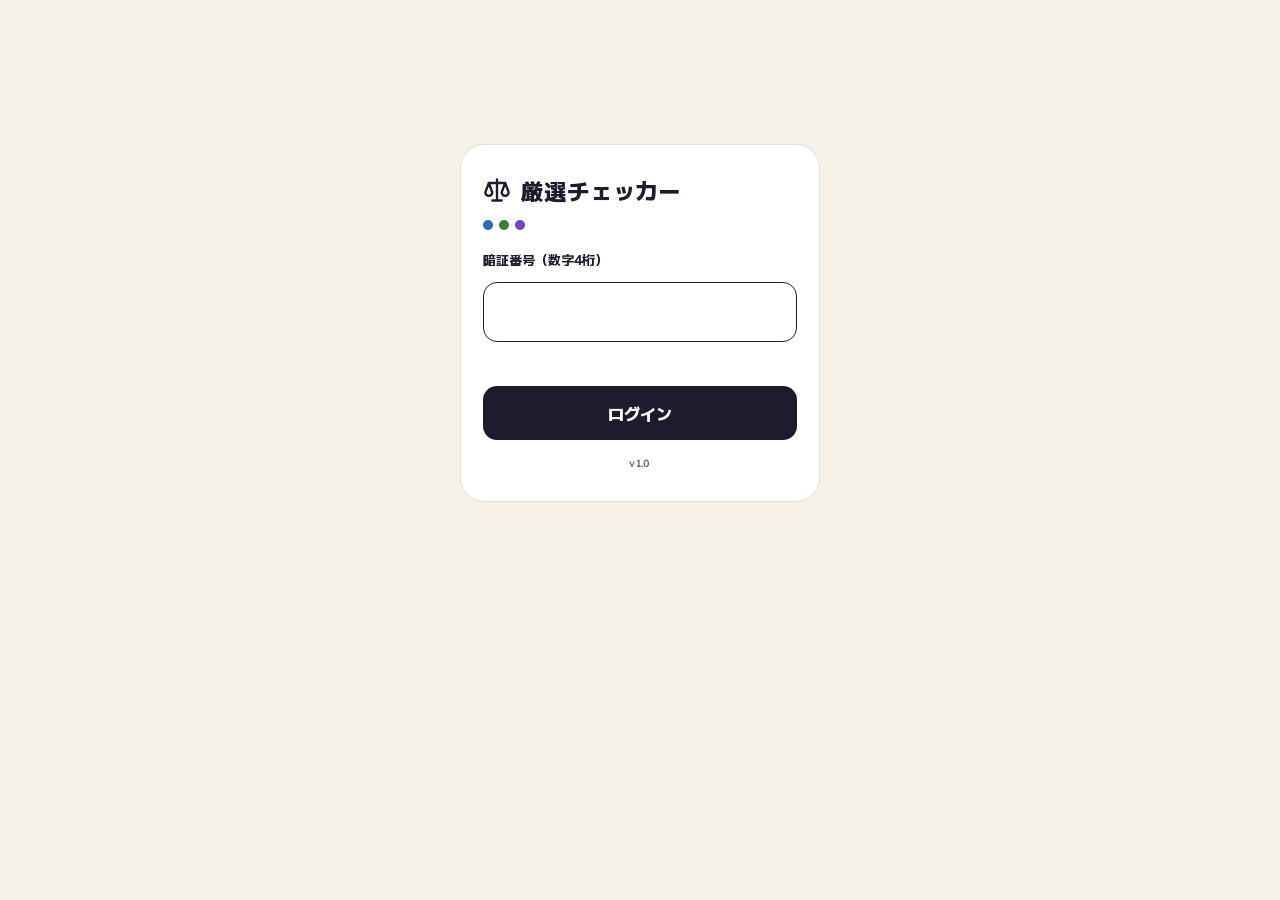
==== checker/index.html @ 46e6ffc6 "v1.4: 育成から厳選チェッカーを開くカードを足し、両アプリのヘッダーを整理する - 結果の下に「厳選チェッカーで見る」（../checker/?mon=）。未選択・チェッカーにないポケモンは押せな" ====
<!DOCTYPE html>
<html lang="ja" class="locked">
<head>
<meta charset="utf-8">
<meta name="viewport" content="width=device-width, initial-scale=1, viewport-fit=cover">
<title>厳選チェッカー</title>
<!-- 表示テーマ（自動・ライト・ダーク）は描画の前に当てて、ちらつかないようにする。 -->
<script>try{const t=JSON.parse(localStorage.getItem('cktheme'));if(t==='light'||t==='dark')document.documentElement.dataset.theme=t;}catch(e){}</script>
<link rel="preconnect" href="https://fonts.googleapis.com">
<link rel="preconnect" href="https://fonts.gstatic.com" crossorigin>
<link href="https://fonts.googleapis.com/css2?family=Lexend:wght@500;600;700&family=M+PLUS+2:wght@400;500;700;800&display=swap" rel="stylesheet">
<link rel="stylesheet" href="../css/style.css">
<link rel="stylesheet" href="css/theme.css">
</head>
<body>
<form class="login" id="login" autocomplete="on">
  <h1><svg width="28" height="28" viewBox="0 0 24 24" fill="none" stroke="currentColor" stroke-width="2" stroke-linecap="round" stroke-linejoin="round" aria-hidden="true"><path d="M12 3v18M8 21h8M5 6h14M5 6l-3 8a3 3 0 0 0 6 0zM19 6l-3 8a3 3 0 0 0 6 0z"/></svg>厳選チェッカー</h1>
  <div class="dots" aria-hidden="true"><i class="d-berry"></i><i class="d-ingredient"></i><i class="d-skill"></i></div>
  <label for="loginPw">暗証番号（数字4桁）</label>
  <input type="password" id="loginPw" name="password" autocomplete="current-password" inputmode="numeric" pattern="[0-9]{4}" maxlength="4" required>
  <p class="loginmsg" id="loginMsg" role="status"></p>
  <button type="submit">ログイン</button>
  <p class="ver">v1.0</p>
</form>

<div class="appbar">
  <div class="appbar-in">
    <span class="brand"><svg width="22" height="22" viewBox="0 0 24 24" fill="none" stroke="currentColor" stroke-width="2" stroke-linecap="round" stroke-linejoin="round" aria-hidden="true"><path d="M12 3v18M8 21h8M5 6h14M5 6l-3 8a3 3 0 0 0 6 0zM19 6l-3 8a3 3 0 0 0 6 0z"/></svg>厳選チェッカー</span>
    <div class="appbar-act">
      <a class="icon" href="../exp/" aria-label="育成日数シミュレーターを開く" title="育成日数シミュレーター"><svg width="20" height="20" viewBox="0 0 24 24" fill="none" stroke="currentColor" stroke-width="2" stroke-linecap="round" stroke-linejoin="round" aria-hidden="true"><rect x="3" y="5" width="18" height="16" rx="3"/><path d="M8 3v4M16 3v4M3 10h18M9 17l2-2 2 1 3-3"/></svg></a>
      <button type="button" class="icon" id="logBtn" aria-haspopup="dialog" aria-label="記録を開く"><svg width="20" height="20" viewBox="0 0 24 24" fill="none" stroke="currentColor" stroke-width="2" stroke-linecap="round" stroke-linejoin="round" aria-hidden="true"><path d="M6 3h12v18l-6-4-6 4z"/></svg><span class="badge" id="logCount" hidden></span></button>
      <button type="button" class="icon" id="themeBtn"></button>
    </div>
  </div>
</div>

<nav class="tabs" aria-label="タイプ">
  <div class="tabs-in">
    <div class="tablist" role="tablist" id="tabs"></div>
    <button type="button" class="search" id="searchBtn" aria-haspopup="dialog" aria-label="3タイプからポケモンを名前で探す"><svg width="20" height="20" viewBox="0 0 24 24" fill="none" stroke="currentColor" stroke-width="2.2" stroke-linecap="round" aria-hidden="true"><circle cx="11" cy="11" r="7"/><path d="M20 20l-4-4"/></svg></button>
  </div>
</nav>

<main>
  <div class="col-in">
    <section class="mon">
      <button class="monbtn" id="monBtn" aria-haspopup="dialog"></button>
      <div class="facts" id="facts"></div>
      <div id="monInfo"></div>
      <!-- 育成日数シミュレーターへ。このポケモン・性格のEXP補正・評価のレベル（70まで）を引き継いで開く。 -->
      <a class="toexp" id="toExp" href="../exp/"><svg width="20" height="20" viewBox="0 0 24 24" fill="none" stroke="currentColor" stroke-width="2" stroke-linecap="round" stroke-linejoin="round" aria-hidden="true"><rect x="3" y="5" width="18" height="16" rx="3"/><path d="M8 3v4M16 3v4M3 10h18M9 17l2-2 2 1 3-3"/></svg><span><b>育成日数を見る</b><small id="toExpSub"></small></span><svg width="14" height="14" viewBox="0 0 24 24" fill="none" stroke="currentColor" stroke-width="2.4" stroke-linecap="round" stroke-linejoin="round" aria-hidden="true"><path d="M9 6l6 6-6 6"/></svg></a>
    </section>

    <section id="arrSec">
      <div class="sec-head"><h2>食材配列</h2><span class="hint">狙い食材を選ぶ</span></div>
      <div class="slot tgt-row"><span>狙い</span><div class="chips" id="target"></div></div>
      <div id="arr"></div>
    </section>

    <section>
      <div class="sec-head">
        <h2>サブスキル</h2>
        <span class="subcount" id="subCount"></span>
      </div>
      <div class="subslots" id="slots"></div>
    </section>

    <section>
      <div class="sec-head"><h2>性格</h2></div>
      <button class="natbtn" id="natBtn" aria-haspopup="dialog"></button>
      <button class="reset" id="reset" type="button">サブスキル・性格を消す</button>
    </section>
  </div>

  <div class="col-out">
    <!-- 結果を変える条件は、結果のすぐ上に置く。よく変えるものだけをここで切り替え、ほかは「詳細」のダイアログで変える。data-for はその要素を出すタイプ（空白区切り）。 -->
    <section class="cnd">
      <div class="sec-head"><h2>条件</h2><button class="more" id="paramBtn" type="button" aria-haspopup="dialog">詳細<svg width="14" height="14" viewBox="0 0 24 24" fill="none" stroke="currentColor" stroke-width="2.4" stroke-linecap="round" stroke-linejoin="round" aria-hidden="true"><path d="M9 6l6 6-6 6"/></svg></button></div>
      <div class="params" id="params">
        <div class="lvrow"><span>レベル</span><div class="lvseg" role="group" aria-label="レベル" id="lvSeg"><button data-v="50" aria-label="Lv.50">50</button><button data-v="60" aria-label="Lv.60">60</button><button data-v="70" aria-label="Lv.70">70</button><button data-v="80" aria-label="Lv.80">80</button></div></div>
        <div class="prow2">
          <div data-for="berry"><span>日中の受け取り</span><div class="seg" role="group" aria-label="日中の受け取り" id="tapSeg"><button data-v="none">なし（いつ育）</button><button data-v="3h">3時間ごと</button></div></div>
          <div data-for="ingredient skill"><span>日中の受け取り</span><div class="seg" role="group" aria-label="日中の受け取り" id="ingTapSeg"><button data-v="always">常にタップ</button><button data-v="3h">3時間ごと</button></div></div>
          <div><span>いいキャンプチケット</span><div class="seg" role="group" aria-label="いいキャンプチケット" id="campSeg"><button data-v="0">なし</button><button data-v="1">あり</button></div></div>
        </div>
        <p class="psum" id="paramSum"></p>
      </div>
    </section>


    <section class="out">
      <small class="o-label" id="hLabel">—</small>
      <b class="o-all" id="hAll">—</b>
      <div class="split" aria-hidden="true"><i id="hSplit"></i></div>
      <div class="o-parts">
        <span><i class="k-day"></i><span id="hDayL">日中</span> <b id="hDay">—</b></span>
        <span><i class="k-night"></i><span id="hNightL">睡眠中</span> <b id="hNight">—</b></span>
      </div>
      <div class="o-team" id="hTeamW" hidden><span id="hTeamL">おてボによるほかの4匹の増加</span><b id="hTeam"></b></div>
      <p class="cond" id="cond"></p>
    </section>

    <!-- レベル別の一覧。閉じているときは一番良いレベルだけを1行で出し、開くと Lv.50〜80 を並べる。行をタップするとそのレベルにする。 -->
    <div class="lvx" id="lvx">
      <button type="button" class="lvx-head" id="lvxHead" aria-expanded="false" aria-controls="lvxBody"><small>レベル別</small><span id="lvxSum">—</span><svg width="18" height="18" viewBox="0 0 24 24" fill="none" stroke="currentColor" stroke-width="2.2" stroke-linecap="round" stroke-linejoin="round" aria-hidden="true"><path d="M6 9l6 6 6-6"/></svg></button>
      <div id="lvxBody" hidden>
        <div class="lvx-cols" aria-hidden="true"><span>レベル</span><span>無補正比</span><span>同等以上</span></div>
        <div id="lvxRows"></div>
        <p class="lvx-foot">行をタップするとそのレベルに切り替わります</p>
      </div>
    </div>

    <section class="detail">
      <h2>くわしい数値</h2>
      <div id="rows"></div>
      <p class="note" id="rankNote"></p>
    </section>

    <footer class="foot">
      <p class="credit">ゲーム画像の著作権は ©Pokémon. ©Nintendo/Creatures Inc./GAME FREAK inc. ©SELECT BUTTON inc. に帰属します。</p>
      <p class="credit"><a href="../exp/">育成日数シミュレーター</a></p>
      <div class="foot-row"><span class="ver">厳選チェッカー v1.0</span><button class="logout" id="logout" type="button" hidden>ログアウト</button></div>
    </footer>
  </div>
</main>

<!-- 下の帯。何の確率か（帯の上の1行）と、確率・無補正比・何匹に1匹をいつも出す。 -->
<div class="bar" id="bar" role="status" aria-live="polite">
  <div class="bar-in">
    <p class="bar-cap" id="bWait"></p>
    <div class="bcol"><small>同等以上の確率</small><b id="bRank" class="dim">—</b></div>
    <div class="bcol"><small>無補正比</small><b id="bRatio" class="dim">—</b></div>
    <div class="bcol"><small>平均何匹に1匹</small><b id="bOdds" class="dim">—</b></div>
    <button class="save" id="save" disabled>記録</button>
  </div>
</div>

<div class="toast" id="toast" role="status" hidden><span id="toastMsg"></span><button type="button" id="toastAct"></button></div>

<dialog class="sheet" id="logDlg" aria-labelledby="logTitle">
  <div class="dlg-in">
    <div class="dlg-head"><h2 id="logTitle" tabindex="-1" autofocus>記録</h2><span class="subcount" id="logNum"></span></div>
    <div class="monf" id="logFilter" role="group" aria-label="タイプで切り替える"></div>
    <div class="lvrow loglv"><span>評価するレベル</span><div class="lvseg" role="group" aria-label="評価するレベル" id="logLvSeg"><button data-v="50" aria-label="Lv.50">50</button><button data-v="60" aria-label="Lv.60">60</button><button data-v="70" aria-label="Lv.70">70</button><button data-v="80" aria-label="Lv.80">80</button></div></div>
    <p class="note" style="margin:8px 0 6px">タップすると、その入力に戻ります。レベルを変えると、メイン画面のレベルも変わります。</p>
    <ul class="log" id="log"></ul>
    <div class="dlg-foot"><span></span><button class="primary" id="logClose">閉じる</button></div>
  </div>
</dialog>

<dialog class="sheet" id="subDlg" aria-labelledby="subTitle">
  <div class="dlg-in">
    <h2 id="subTitle" tabindex="-1" autofocus></h2>
    <div class="dlg-tabs" id="subTabs" role="group" aria-label="枠"></div>
    <div id="subBody"></div>
    <p class="note" id="subNote"></p>
    <div class="dlg-foot"><button class="txt" id="subClear">全枠クリア</button><button class="primary" id="subClose">閉じる</button></div>
  </div>
</dialog>

<dialog class="sheet" id="monDlg" aria-labelledby="monTitle">
  <div class="dlg-in">
    <h2 id="monTitle" tabindex="-1" autofocus>ポケモンを選ぶ</h2>
    <div class="monq-w"><svg width="18" height="18" viewBox="0 0 24 24" fill="none" stroke="currentColor" stroke-width="2.2" stroke-linecap="round" aria-hidden="true"><circle cx="11" cy="11" r="7"/><path d="M20 20l-4-4"/></svg><input type="search" class="monq" id="monQ" placeholder="名前で探す" aria-label="ポケモンの名前で探す" autocomplete="off" enterkeyhint="done"></div>
    <div class="monf" id="monFilter" role="group" aria-label="タイプで絞り込む"></div>
    <div class="monlist" id="monGrid"></div>
    <p class="note" id="monNone" hidden>見つかりませんでした</p>
    <div class="dlg-foot"><span></span><button class="primary" id="monClose">閉じる</button></div>
  </div>
</dialog>

<dialog class="sheet" id="natDlg" aria-labelledby="natTitle">
  <div class="dlg-in">
    <h2 id="natTitle" tabindex="-1" autofocus>性格を選ぶ</h2>
    <div class="natgrid" id="natGrid"></div>
    <p class="note" id="natNote"></p>
    <div class="dlg-foot"><button class="txt" id="natClear">クリア</button><button class="primary" id="natClose">閉じる</button></div>
  </div>
</dialog>

<dialog class="sheet" id="paramDlg" aria-labelledby="paramTitle">
  <div class="dlg-in">
    <h2 id="paramTitle" tabindex="-1" autofocus>条件の詳細</h2>
    <div class="params">
      <div class="prow" data-for="berry ingredient skill"><span>ヒーラー</span><div class="seg" role="group" aria-label="ヒーラー（げんきオールS）" id="healSeg"><button data-v="0">なし</button><button data-v="1">1匹</button><button data-v="g80">常に81%以上</button></div></div>
      <div class="prow" data-for="berry ingredient skill"><span>おてボのチーム効果</span><div class="seg" role="group" aria-label="おてつだいボーナスのチームへの効果" id="teamSeg"><button data-v="0">含めない</button><button data-v="1">含める</button></div></div>
    </div>
    <div data-for="berry ingredient skill">
      <h3>ヒーラー（げんきオールS）</h3>
      <div class="nums">
        <div class="num"><label for="healAmt">1回の回復量</label><div class="step"><button type="button" id="healAmtDown" aria-label="回復量を1下げる">−</button><input type="number" id="healAmt" min="1" max="150" step="1" inputmode="numeric"><button type="button" id="healAmtUp" aria-label="回復量を1上げる">＋</button></div></div>
        <div class="num"><label for="healTimes">1日の発動回数<small>小数第2位まで</small></label><div class="step"><button type="button" id="healTimesDown" aria-label="発動回数を1下げる">−</button><input type="number" id="healTimes" min="0" max="20" step="0.01" inputmode="decimal"><button type="button" id="healTimesUp" aria-label="発動回数を1上げる">＋</button></div></div>
      </div>
    </div>
    <!-- きのみのエナジーの補正。無補正比・確率には影響せず、エナジーの値だけが変わる。 -->
    <div data-for="berry">
      <h3>きのみのエナジー <span class="only">きのみタイプだけ</span></h3>
      <div class="nums">
        <div class="num"><label for="fieldBonus">フィールドボーナス（%）</label><div class="step"><button type="button" id="bonusDown" aria-label="フィールドボーナスを5%下げる">−</button><input type="number" id="fieldBonus" min="0" max="85" step="1" inputmode="numeric"><button type="button" id="bonusUp" aria-label="フィールドボーナスを5%上げる">＋</button></div></div>
        <div class="prow"><span id="favLbl" class="fav">好きなきのみ</span><div class="seg" role="group" aria-label="好きなきのみ（エナジー2倍）" id="favSeg"><button data-v="0">OFF</button><button data-v="1">ON（2倍）</button></div></div>
      </div>
      <p class="note">きのみ1個のエナジーを（1＋ボーナス）倍し、好きなきのみはさらに2倍します（それぞれ切り上げ）。自分・ほかの4匹・無補正の個体に同じだけ掛かるので、無補正比と確率は変わりません。</p>
    </div>
    <p class="note" id="paramNote"></p>
    <div class="dlg-foot"><button class="txt" id="paramReset" data-for="berry ingredient skill">初期値に戻す</button><button class="primary" id="paramClose">閉じる</button></div>
  </div>
</dialog>

<script type="module" src="js/main.js"></script>
</body>
</html>
---- css/style.css ----
:root{
  --bg:#F4F0F8;--card:#FFFFFF;--ink:#2B1D3F;--muted:#7A6B8E;--line:#E2D8EC;
  --psy:#7B3FB5;--psy-soft:#EFE4F8;--tail:#B4539C;--tail-soft:#F8E3F1;--bar:#2B1D3F;--bar-ink:#FFFFFF;--bar-muted:#C9B8DE;
  box-sizing:border-box;padding-top:env(safe-area-inset-top,0px);padding-bottom:env(safe-area-inset-bottom,0px);
}
@media (prefers-color-scheme:dark){:root:not([data-theme="light"]){
  --bg:#150E1F;--card:#221832;--ink:#EDE6F5;--muted:#A99BBC;--line:#382A4D;
  --psy:#B98AF0;--psy-soft:#33224B;--tail:#E58BCB;--tail-soft:#3E2139;--bar:#EDE6F5;--bar-ink:#1B1228;--bar-muted:#6E5D83;}}
:root[data-theme="dark"]{
  --bg:#150E1F;--card:#221832;--ink:#EDE6F5;--muted:#A99BBC;--line:#382A4D;
  --psy:#B98AF0;--psy-soft:#33224B;--tail:#E58BCB;--tail-soft:#3E2139;--bar:#EDE6F5;--bar-ink:#1B1228;--bar-muted:#6E5D83;}
html{scroll-padding-top:env(safe-area-inset-top,0px)}
*{box-sizing:border-box}
body{margin:0;background:var(--bg);color:var(--ink);font-family:"Zen Maru Gothic","Hiragino Maru Gothic ProN","Hiragino Sans","Noto Sans JP",sans-serif;line-height:1.55;-webkit-text-size-adjust:100%}
main{max-width:520px;margin:0 auto;padding:22px 16px calc(120px + env(safe-area-inset-bottom,0px))}
header{display:flex;align-items:flex-end;justify-content:space-between;gap:12px;margin-bottom:18px}
header h1{margin:0;font-size:1.9rem;font-weight:900;letter-spacing:.04em;line-height:1.1}
header h1 small{display:block;font-size:.8rem;font-weight:700;color:var(--muted);letter-spacing:.02em;margin-top:4px}
.base{text-align:right;font-size:.75rem;color:var(--muted);font-weight:700}
.base b{display:block;font-size:1.1rem;color:var(--psy);font-variant-numeric:tabular-nums}
section{background:var(--card);border-radius:22px;padding:16px 14px;margin-bottom:12px}
h2{font-size:.95rem;font-weight:900;margin:0 0 10px}
.slot{display:grid;grid-template-columns:52px 1fr;gap:8px;align-items:start;padding:8px 0}
.slot+.slot{border-top:1px dashed var(--line)}
.slot>span{font-weight:900;font-size:.85rem;color:var(--muted);padding-top:9px;font-variant-numeric:tabular-nums}
.chips{display:grid;grid-template-columns:repeat(3,1fr);gap:6px}
.chip{font:inherit;font-weight:700;font-size:.82rem;color:var(--ink);background:transparent;border:1.5px solid var(--line);border-radius:12px;padding:9px 2px;cursor:pointer;min-height:42px}
.chip[aria-pressed="true"]{background:var(--psy);border-color:var(--psy);color:#fff}
.chip.hb{border-style:dashed}
.chip:disabled{opacity:.3;cursor:not-allowed}
.chips.six{grid-template-columns:repeat(3,1fr)}
.chips.four{grid-template-columns:repeat(4,1fr)}
.stat.wide{grid-column:1/-1}
.down .chip[aria-pressed="true"]{background:var(--tail);border-color:var(--tail)}
button:focus-visible,select:focus-visible,input:focus-visible{outline:3px solid var(--tail);outline-offset:2px}
select,input{font:inherit;font-weight:700;color:var(--ink);background:var(--bg);border:1.5px solid var(--line);border-radius:10px;padding:7px 8px;width:100%}
.natname{margin-top:10px;display:grid;grid-template-columns:52px 1fr;gap:8px;align-items:center;font-size:.8rem;color:var(--muted);font-weight:700}
.stats{display:grid;grid-template-columns:repeat(3,1fr);gap:8px;margin-top:4px}
.stat{background:var(--psy-soft);border-radius:14px;padding:10px 6px;text-align:center}
.stat small{display:block;font-size:.7rem;color:var(--muted);font-weight:700}
.stat b{font-size:1.15rem;font-weight:900;font-variant-numeric:tabular-nums}
.fields{display:grid;grid-template-columns:repeat(3,1fr);gap:8px;margin-top:12px}
.fields label{font-size:.7rem;color:var(--muted);font-weight:700;display:flex;flex-direction:column;gap:4px}
.check{display:flex;align-items:center;gap:6px;margin-top:10px;font-size:.8rem;font-weight:700;color:var(--muted)}
.check input{width:auto}
.log{list-style:none;margin:0;padding:0}
.log li{display:grid;grid-template-columns:1fr auto auto;gap:10px;align-items:center;padding:9px 0;border-top:1px solid var(--line);font-size:.82rem}
.log li:first-child{border-top:none}
.log .m{font-size:.7rem;color:var(--muted)}
.log b{font-variant-numeric:tabular-nums;color:var(--psy)}
.del{font:inherit;font-size:.75rem;background:none;border:none;color:var(--muted);text-decoration:underline;cursor:pointer;padding:4px}
.empty{font-size:.8rem;color:var(--muted);margin:0}
.bar{position:fixed;left:0;right:0;bottom:0;background:var(--bar);color:var(--bar-ink);padding:12px 16px calc(12px + env(safe-area-inset-bottom,0px));border-radius:22px 22px 0 0}
.bar-in{max-width:520px;margin:0 auto;display:grid;grid-template-columns:1fr 1fr 1fr auto;gap:8px;align-items:center}
.bar small{display:block;font-size:.66rem;color:var(--bar-muted);font-weight:700}
.bar b{font-size:1.35rem;font-weight:900;font-variant-numeric:tabular-nums;line-height:1.2;white-space:nowrap}
.bar b.dim{color:var(--bar-muted)}
.save{font:inherit;font-weight:900;font-size:.8rem;background:var(--tail);color:#fff;border:none;border-radius:12px;padding:10px 12px;cursor:pointer}
.save:disabled{opacity:.35}
.memo{margin-top:10px}
.reset{font:inherit;font-size:.8rem;background:none;border:none;color:var(--muted);text-decoration:underline;cursor:pointer;display:block;margin:0 auto 12px;padding:6px}
@media (max-width:380px){.bar b{font-size:1.1rem}.save{padding:10px 9px}}
.perf-head{display:flex;flex-wrap:wrap;justify-content:space-between;align-items:center;gap:8px;margin-bottom:8px}
.perf-head h2{margin:0}
.sws{display:flex;align-items:center;gap:12px}
.cond{font-size:.72rem;color:var(--muted);font-weight:700;margin:0 0 10px}
.switch{display:flex;align-items:center;gap:8px;font-size:.78rem;font-weight:700;line-height:1.3;color:var(--muted);cursor:pointer}
.switch span span{display:inline-block;white-space:nowrap}
.switch input{appearance:none;-webkit-appearance:none;flex:none;width:42px;height:24px;border-radius:999px;background:var(--line);position:relative;border:none;padding:0;margin:0;cursor:pointer;transition:background .15s}
.switch input::after{content:"";position:absolute;top:3px;left:3px;width:18px;height:18px;border-radius:50%;background:#fff;transition:transform .15s}
.switch input:checked{background:var(--psy)}
.switch input:checked::after{transform:translateX(18px)}
.hero{display:grid;grid-template-columns:1.3fr 1fr 1fr;gap:8px;margin-bottom:12px}
.hero .stat b{font-size:1.4rem}
.hero .stat.main{background:var(--psy);color:#fff}
.hero .stat.main small{color:#fff;opacity:.85}
dl.rows{margin:0;display:grid;grid-template-columns:1fr auto;column-gap:12px}
dl.rows dt,dl.rows dd{padding:9px 0;border-top:1px solid var(--line);font-size:.85rem}
dl.rows dt{color:var(--muted);font-weight:700}
dl.rows dd{margin:0;text-align:right;font-weight:900;font-variant-numeric:tabular-nums}
dl.rows dd span{display:block;font-size:.7rem;font-weight:500;color:var(--muted)}
dl.rows .grp{grid-column:1/-1;border-top:none;padding:14px 0 2px;font-size:.75rem;color:var(--psy);font-weight:900}
@media (prefers-reduced-motion:reduce){.switch input,.switch input::after{transition:none}}
.mode{display:grid;grid-auto-flow:column;grid-auto-columns:minmax(0,1fr);background:var(--card);border-radius:14px;padding:4px;gap:4px;margin-bottom:12px}
.mode button{font:inherit;font-weight:900;font-size:.85rem;border:none;border-radius:10px;padding:9px 4px;background:transparent;color:var(--muted);cursor:pointer}
.mode button[aria-pressed="true"]{background:var(--psy);color:#fff}
---- checker/css/theme.css ----
/* 厳選チェッカー v1.0 の見た目。レイアウトの土台は ../css/style.css で、ここで上書きする。
   色は「夜のノート」：生成りの紙の地に夜空色の文字。タイプの色（きのみ=青・食材=緑・スキル=紫）はアクセントにだけ使う（<html data-type>）。
   判定のカードと下の帯は夜空色の地で、その上の差し色はタイプの明るい色（--psy-hi）。
   文字は M PLUS 2。数字を見せる部分（基礎値・結果・倍率・順位など）だけ Lexend にする（1・7・4 の形がはっきりしていて読み違えにくい）。 */

/* 共通の色。 */
:root{
  --bg:#F5F2EC;--card:#FFFFFF;--ink:#1D1B2C;--muted:#6A6679;--line:#E4DFD5;--line-soft:#EEEAE2;
  --night:#1D1B2C;--night-2:#2B2A38;--night-line:#3A3850;--night-ink:#FFFFFF;--night-muted:#C9C6D8;--night-faint:#A6A2B5;
  --tail:#B4456E;--off:#8C8898;--off-soft:#EEEAE2;--up:#A3262F;--down:#1F4F83;
  --gold-bg:#FBF4E2;--gold-line:#E9D9A8;--gold-ink:#8A5E00;--gold-badge:#F2E2B3;
  --blue-bg:#EEF4FB;--blue-line:#C9DAEE;--blue-ink:#1F4F83;--blue-badge:#D8E6F5;
  --white-badge:#EEEAE2;--white-ink:#5C5868;
  --scrim:rgba(29,27,44,.45);--shadow:0 10px 30px rgba(29,27,44,.22);--seg-on:0 1px 3px rgba(29,27,44,.15);
}
@media (prefers-color-scheme:dark){:root:not([data-theme="light"]){
  --bg:#15141C;--card:#1F1E28;--ink:#ECEAF2;--muted:#A6A2B5;--line:#34323F;--line-soft:#2A2935;
  --night:#2B2A38;--night-2:#353444;--night-line:#45435A;
  --tail:#E07FA4;--off:#8A8698;--off-soft:#2A2935;--up:#F08A8F;--down:#9CC3EA;
  --gold-bg:#332B18;--gold-line:#6E5B2A;--gold-ink:#E3C77A;--gold-badge:#4A3E1F;
  --blue-bg:#1B2736;--blue-line:#34506E;--blue-ink:#9CC3EA;--blue-badge:#243A52;
  --white-badge:#2F2E3A;--white-ink:#C9C5D6;
  --scrim:rgba(0,0,0,.6);--shadow:0 10px 30px rgba(0,0,0,.45);--seg-on:0 1px 3px rgba(0,0,0,.5);}}
:root[data-theme="dark"]{
  --bg:#15141C;--card:#1F1E28;--ink:#ECEAF2;--muted:#A6A2B5;--line:#34323F;--line-soft:#2A2935;
  --night:#2B2A38;--night-2:#353444;--night-line:#45435A;
  --tail:#E07FA4;--off:#8A8698;--off-soft:#2A2935;--up:#F08A8F;--down:#9CC3EA;
  --gold-bg:#332B18;--gold-line:#6E5B2A;--gold-ink:#E3C77A;--gold-badge:#4A3E1F;
  --blue-bg:#1B2736;--blue-line:#34506E;--blue-ink:#9CC3EA;--blue-badge:#243A52;
  --white-badge:#2F2E3A;--white-ink:#C9C5D6;
  --scrim:rgba(0,0,0,.6);--shadow:0 10px 30px rgba(0,0,0,.45);--seg-on:0 1px 3px rgba(0,0,0,.5);}

/* タイプの色。--psy は塗り（白文字が乗る）、--psy-soft は淡い地、--psy-ink は淡い地の上の文字、
   --psy-hi は夜空色の地の上の差し色（記録ボタン・ゲージの点）。 */
:root{--psy:#3A7F37;--psy-soft:#E3EFDF;--psy-ink:#2C6329;--psy-hi:#8CCB7F}
/* 土台（style.css）のダークモードの --psy（紫）より強くするため、食材タイプも data-type で指定する。 */
:root[data-type="ingredient"]{--psy:#3A7F37;--psy-hi:#8CCB7F}
:root[data-type="berry"]{--psy:#2C6BAE;--psy-soft:#E4EEF8;--psy-ink:#1F4F83;--psy-hi:#86BCE3}
:root[data-type="skill"]{--psy:#7443B8;--psy-soft:#EEE6F8;--psy-ink:#57308F;--psy-hi:#B98AF0}
@media (prefers-color-scheme:dark){
  :root:not([data-theme="light"]){--psy-soft:#22331F;--psy-ink:#A9D8A0}
  :root[data-type="berry"]:not([data-theme="light"]){--psy-soft:#1B2B3D;--psy-ink:#A9CBEE}
  :root[data-type="skill"]:not([data-theme="light"]){--psy-soft:#2B2140;--psy-ink:#D2BBF2}
}
:root[data-theme="dark"]{--psy-soft:#22331F;--psy-ink:#A9D8A0}
:root[data-type="berry"][data-theme="dark"]{--psy-soft:#1B2B3D;--psy-ink:#A9CBEE}
:root[data-type="skill"][data-theme="dark"]{--psy-soft:#2B2140;--psy-ink:#D2BBF2}
/* タイプの点（タブ・ログイン）。 */
.d-berry{--dot:#2C6BAE}.d-ingredient{--dot:#3A7F37}.d-skill{--dot:#7443B8}

/* 文字。 */
:root{--font-jp:"M PLUS 2","Hiragino Sans","Noto Sans JP",sans-serif;--font-num:"Lexend",var(--font-jp)}
body{font-family:var(--font-jp);background:var(--bg);color:var(--ink)}
/* 数字を見せる部分。日本語が混ざっても Lexend にない字は M PLUS 2 で出る。 */
.facts b,.out b,dl.rows dd,.log b,.bar b,.b-sub,.subslot small,.subcount,.dlg-tabs small,.pick i,.verdict b,.v-top,.lvseg button,.g-lbl,.badge{font-family:var(--font-num);font-variant-numeric:tabular-nums}
dl.rows dd span{font-family:var(--font-jp)}
/* 大きな数字に付ける単位（倍・%・匹・個・回）は小さくして数字を目立たせ、幅も詰める。 */
.u{font-size:.5em;font-weight:700;margin-left:.08em}
[hidden]{display:none!important}
button{-webkit-tap-highlight-color:transparent}
button:focus-visible,select:focus-visible,input:focus-visible,summary:focus-visible{outline:3px solid var(--psy);outline-offset:2px}

/* カード。 */
section{background:var(--card);border:1px solid var(--line);border-radius:20px;padding:18px 16px;margin:0 0 14px}
h2{font-size:1rem;font-weight:800;letter-spacing:.02em;margin:0}
.sec-head{display:flex;flex-wrap:wrap;justify-content:space-between;align-items:center;gap:8px;margin-bottom:12px}
.sec-head .hint,.subcount{font-size:.78rem;font-weight:600;color:var(--muted)}

/* アプリバー。 */
.appbar{background:var(--bg)}
.appbar-in{max-width:520px;margin:0 auto;display:flex;align-items:center;justify-content:space-between;padding:10px 8px 2px 16px}
.brand{display:flex;align-items:center;gap:8px;font-size:1rem;font-weight:800;letter-spacing:.04em}
.appbar-act{display:flex;gap:2px}
.icon{position:relative;width:44px;height:44px;border:0;border-radius:12px;background:transparent;color:var(--ink);display:flex;align-items:center;justify-content:center;cursor:pointer;padding:0}
.icon:hover{background:var(--line-soft)}
.badge{position:absolute;top:5px;right:3px;min-width:17px;height:17px;padding:0 4px;border-radius:9px;background:var(--ink);color:var(--card);font-size:.62rem;font-weight:700;display:flex;align-items:center;justify-content:center;box-sizing:border-box}

/* タイプ切り替えのタブと、3タイプから探す虫めがね。スクロールしても上に残す。 */
.tabs{position:sticky;top:0;z-index:5;background:var(--bg);padding:6px 16px 12px;border-bottom:1px solid var(--line)}
.tabs-in{max-width:520px;margin:0 auto;display:flex;gap:6px}
.tablist{flex:1;display:grid;grid-template-columns:repeat(3,minmax(0,1fr));gap:6px}
.tabs [role="tab"]{font:inherit;border:1.5px solid var(--line);border-radius:14px;min-height:56px;padding:4px;background:var(--card);color:var(--ink);cursor:pointer;display:flex;flex-direction:column;align-items:center;justify-content:center;gap:1px}
.tabs [role="tab"]>span{display:flex;align-items:center;gap:6px;font-size:.9rem;font-weight:800}
.tabs [role="tab"] i{width:10px;height:10px;border-radius:50%;background:var(--dot);flex:none}
.tabs [role="tab"] small{font-family:var(--font-num);font-size:.68rem;font-weight:600;color:var(--muted)}
.tabs [role="tab"][aria-selected="true"]{background:var(--psy);border-color:var(--psy);color:#fff}
.tabs [role="tab"][aria-selected="true"] i{background:#fff}
.tabs [role="tab"][aria-selected="true"] small{color:#fff;opacity:.85}
.search{width:52px;flex:none;border:1.5px solid var(--line);border-radius:14px;background:var(--card);color:var(--ink);display:flex;align-items:center;justify-content:center;cursor:pointer;padding:0}
main{padding-top:16px}

/* ポケモンのカード。カード全体が選ぶボタン。 */
section.mon{padding:0;overflow:hidden}
.monbtn{font:inherit;color:var(--ink);background:var(--psy-soft);border:0;cursor:pointer;width:100%;display:flex;align-items:center;gap:14px;padding:16px;text-align:left}
.monbtn img{width:92px;height:92px;object-fit:contain;flex:none}
.monbtn .mb{flex:1;min-width:0;display:flex;flex-direction:column;gap:5px}
.monbtn .mt{font-size:.75rem;font-weight:800;color:var(--psy-ink);letter-spacing:.06em}
.monbtn b{font-size:1.85rem;font-weight:800;line-height:1.1}
.monbtn b small.form{display:block;font-size:.8rem;font-weight:700;color:var(--muted);margin-top:4px;letter-spacing:0}
.monbtn .go{display:inline-flex;align-items:center;gap:4px;font-size:.75rem;font-weight:700;color:var(--muted)}
.facts{display:grid;grid-auto-flow:column;grid-auto-columns:minmax(0,1fr);padding:14px 16px;border-top:1px solid var(--line)}
.facts div{display:flex;flex-direction:column;gap:2px;padding:0 8px;border-left:1px solid var(--line-soft)}
.facts div:first-child{border-left:none;padding-left:0}
.facts small{font-size:.68rem;font-weight:700;color:var(--muted)}
.facts b{font-size:1.15rem;font-weight:600}
#monInfo{padding:0 16px 16px}
/* 育成日数シミュレーターへのリンク。ポケモンのカードの下の1行。 */
.toexp{display:flex;align-items:center;gap:12px;min-height:56px;padding:8px 16px;border-top:1px solid var(--line);color:var(--ink);text-decoration:none}
.toexp>svg:first-child{flex:none;color:var(--psy-ink)}
.toexp span{flex:1;display:flex;flex-direction:column;min-width:0}
.toexp b{font-size:.9rem;font-weight:800}
.toexp small{font-size:.7rem;font-weight:600;color:var(--muted)}
.toexp>svg:last-child{flex:none;color:var(--muted)}
.ingrow{display:flex;align-items:center;gap:6px}
.ingrow small{flex:none;font-size:.72rem;font-weight:700;color:var(--muted);margin-right:2px}
.ingrow ul{flex:1;list-style:none;margin:0;padding:0;display:grid;grid-template-columns:repeat(3,minmax(0,1fr));gap:6px}
.ingrow li{display:flex;align-items:center;gap:4px;padding:6px 8px;border-radius:10px;background:var(--bg);min-width:0}
.ingrow li img.ing{width:20px;height:20px}
.ingrow li span{font-size:min(.7rem,2.8vw);font-weight:700;white-space:nowrap;overflow:hidden;text-overflow:ellipsis;letter-spacing:-.02em}
img.ing{width:22px;height:22px;flex:none}

/* 食材配列・狙い食材のチップ。 */
.slot{grid-template-columns:52px 1fr;padding:8px 0}
.slot+.slot{border-top:1px solid var(--line-soft)}
.slot>span{font-family:var(--font-num);font-weight:600;font-size:.8rem;color:var(--muted)}
.tgt-row>span{font-family:var(--font-jp)}
.slot>span small{display:block;font-family:var(--font-jp);font-size:.62rem;font-weight:800;margin-top:2px}
.slot.off .chips{opacity:.55}
.chips{gap:8px}
.chip{border:1.5px solid var(--line);border-radius:14px;min-height:48px;background:var(--card);font-weight:700}
.chip.tgt{border-color:var(--psy)}
.chip[aria-pressed="true"]{background:var(--psy);border-color:var(--psy);color:#fff}
.chip:disabled[aria-pressed="true"]{opacity:1;cursor:default}
.chip.lock{opacity:1;border-style:dashed;background:var(--bg);color:var(--muted);cursor:not-allowed}
.chip.lock small{font-size:.66rem;font-weight:800;color:var(--muted)}
.chip:has(.ing){display:flex;flex-direction:column;align-items:center;justify-content:center;gap:2px;padding:6px 2px;font-size:.78rem;letter-spacing:-.02em}

/* サブスキルの枠。1枠1行で「Lv・名前・色」。タップするとダイアログで選ぶ。 */
.subslots{display:flex;flex-direction:column;gap:8px}
.subslot,.dlg-tabs button{font:inherit;color:var(--ink);background:var(--card);border:1px solid var(--line);border-radius:14px;cursor:pointer}
.subslot{display:flex;align-items:center;gap:12px;min-height:56px;padding:0 14px;text-align:left}
.subslot small{width:50px;flex:none;font-size:.8rem;font-weight:600;color:var(--muted);display:flex;flex-direction:column;gap:1px}
.subslot small em{font-family:var(--font-jp);font-style:normal;font-size:.62rem;font-weight:800}
.subslot span{flex:1;font-weight:700;font-size:.95rem;line-height:1.3}
.subslot::after{display:inline-flex;align-items:center;gap:5px;font-size:.7rem;font-weight:800;border-radius:999px;padding:3px 9px;flex:none}
.subslot.r-gold::after{content:"● 金";color:var(--gold-ink);background:var(--gold-badge)}
.subslot.r-blue::after{content:"● 青";color:var(--blue-ink);background:var(--blue-badge)}
.subslot.r-white::after{content:"● 白";color:var(--white-ink);background:var(--white-badge)}
.subslot.empty{border:1.5px dashed var(--line);background:transparent}
.subslot.empty span{color:var(--muted)}
.subslot.empty::after{content:"選ぶ";color:var(--muted);padding:0}
/* 今のレベルではまだ開いていない枠。文字は薄くせず、点線の枠と「未解放」で示す。 */
.subslot.off{border-style:dashed;background:var(--bg)}
.subslot:disabled,.dlg-tabs button:disabled{opacity:.45;cursor:not-allowed}
.dlg-tabs small{font-size:.66rem;font-weight:600;color:var(--muted)}

/* 性格のボタン。性格名と、上昇・下降の補正（効かない補正は灰色）。 */
.natbtn{font:inherit;color:var(--ink);background:var(--card);border:1px solid var(--line);border-radius:14px;cursor:pointer;width:100%;min-height:60px;display:flex;align-items:center;justify-content:space-between;gap:12px;padding:0 14px;text-align:left}
.natbtn b{font-size:1.05rem;font-weight:800}
.natbtn b.dim{color:var(--muted)}
.natbtn small{display:flex;flex-direction:column;align-items:flex-end;gap:3px;font-size:.72rem;font-weight:700;color:var(--muted)}
.natbtn small span:first-child{color:var(--up)}
.natbtn small span:last-child{color:var(--down)}
.natbtn small span.off{color:var(--off)}
.reset{font:inherit;font-size:.82rem;font-weight:700;color:var(--muted);background:none;border:none;text-decoration:underline;cursor:pointer;display:block;min-height:44px;margin:10px 0 -8px;padding:0}

/* 条件。レベル・受け取り・チケットはここで切り替え、細かい数値は「詳細」のダイアログで変える。 */
.more{font:inherit;display:inline-flex;align-items:center;gap:2px;min-height:44px;padding:0 4px;border:0;background:none;color:var(--psy-ink);font-size:.82rem;font-weight:800;cursor:pointer}
.params{display:flex;flex-direction:column;gap:12px}
.seg{display:grid;grid-auto-flow:column;grid-auto-columns:minmax(0,1fr);gap:4px;padding:4px;background:var(--line-soft);border-radius:14px}
.seg button{font:inherit;border:0;background:transparent;border-radius:10px;min-height:44px;padding:0 4px;font-weight:700;font-size:.82rem;color:var(--muted);cursor:pointer;white-space:nowrap}
.seg button[aria-pressed="true"]{background:var(--card);color:var(--ink);box-shadow:var(--seg-on)}
.lvseg button{font-size:.9rem;font-weight:600}
.prow2{display:grid;grid-template-columns:repeat(2,minmax(0,1fr));gap:10px}
.prow2>div>span{display:block;font-size:.72rem;font-weight:700;color:var(--muted);margin-bottom:6px}
.prow2 .seg button{font-size:.75rem}
.psum{margin:0;font-size:.72rem;font-weight:500;line-height:1.6;color:var(--muted)}

/* 判定。夜空色のカードに同等以上の確率を大きく、対数の目盛りのゲージ、平均何匹に1匹。 */
section.verdict{background:var(--night);border-color:transparent;color:var(--night-ink);border-radius:22px;padding:20px 18px}
.v-top{display:flex;justify-content:space-between;gap:8px;font-size:.75rem;font-weight:600;color:var(--night-muted)}
.v-top span:first-child{font-family:var(--font-jp);font-weight:800;letter-spacing:.1em}
.v-main{display:flex;align-items:flex-end;justify-content:space-between;gap:12px;margin-top:10px}
.v-main small{display:block;font-size:.8rem;font-weight:700;color:var(--night-muted)}
.v-ge{display:block;font-size:3.2rem;font-weight:700;line-height:1;margin-top:6px}
.v-ge .u{font-size:.46em}
.v-wait{font-size:1.4rem;font-weight:700;color:var(--night-muted)}
.v-r{text-align:right}
.v-r b{font-size:1.6rem;font-weight:600}
.gauge{position:relative;height:46px;margin-top:14px}
.g-track{position:absolute;left:0;right:0;top:8px;height:8px;border-radius:999px;background:var(--night-line)}
.g-tick{position:absolute;top:4px;width:1px;height:16px;background:var(--off)}
.g-lbl{position:absolute;top:28px;transform:translateX(-50%);font-size:.62rem;color:var(--night-faint)}
/* ゲージの点はモンスターボール。画像は使わず、上の赤・下の白・黒い帯・中央のボタンを CSS で描く（小さくてもくっきり出る）。 */
.g-dot{position:absolute;top:0;width:24px;height:24px;margin-left:-12px;border-radius:50%;box-sizing:border-box;border:2px solid #111;
  background:radial-gradient(circle,#fff 0 2.6px,#111 2.6px 4.6px,transparent 4.6px),linear-gradient(#EE4B4B 0 calc(50% - 1px),#111 calc(50% - 1px) calc(50% + 1px),#fff calc(50% + 1px));
  box-shadow:0 1px 4px rgba(0,0,0,.35)}
.gauge.wait .g-track{animation:pulse 1.2s ease-in-out infinite alternate}
@keyframes pulse{to{opacity:.45}}
.g-ends{display:flex;justify-content:space-between;font-size:.68rem;font-weight:700;color:var(--night-faint)}
.v-foot{display:flex;align-items:center;justify-content:space-between;gap:12px;margin-top:14px;padding-top:14px;border-top:1px solid var(--night-line);font-size:.92rem;font-weight:700}
.v-foot b{font-size:1.35rem}
.v-save,.v-act{font:inherit;flex:none;min-height:48px;padding:0 20px;border:0;border-radius:14px;background:var(--psy-hi);color:#1D1B2C;font-weight:800;font-size:.92rem;cursor:pointer}
.v-msg{margin:14px 0 0;font-size:1.1rem;font-weight:800;line-height:1.5}
.v-sub{margin:6px 0 0;font-size:.82rem;line-height:1.6;color:var(--night-muted)}
.v-act{margin-top:16px}
.v-need{display:flex;flex-wrap:wrap;gap:6px;margin-top:16px}
.v-need span{font-size:.75rem;font-weight:700;color:var(--night-muted);border:1px solid var(--night-line);border-radius:999px;padding:4px 10px}

/* 期待値。タイプの淡い地に合計を大きく、横棒で日中と睡眠中の割合。 */
section.out{background:var(--psy-soft);border-color:transparent}
.o-label{display:block;font-size:.75rem;font-weight:800;color:var(--psy-ink)}
.o-all{display:block;font-size:2.5rem;font-weight:700;line-height:1.1;margin-top:4px}
.split{height:10px;border-radius:999px;background:var(--card);overflow:hidden;margin-top:12px}
.split i{display:block;height:100%;width:0;background:var(--psy);border-radius:999px}
.o-parts{display:flex;justify-content:space-between;gap:8px;margin-top:8px;font-size:.75rem;font-weight:700}
.o-parts>span{display:flex;align-items:center;gap:6px}
.o-parts b{font-size:.9rem}
.o-parts i{width:8px;height:8px;border-radius:50%;flex:none}
.k-day{background:var(--psy)}.k-night{background:var(--card);border:1px solid var(--line)}
.o-team{display:flex;justify-content:space-between;gap:8px;margin-top:12px;padding-top:10px;border-top:1px solid var(--line);font-size:.75rem;font-weight:700}
.o-team b{font-size:.9rem}
.cond{font-size:.68rem;font-weight:500;line-height:1.6;color:var(--muted);margin:12px 0 0}

/* レベル別の一覧（折りたたみ）。表示中のレベルは淡いタイプの色、一番良いレベルに「最高」。 */
.lvx{margin:0 0 14px;border:1px solid var(--line);border-radius:20px;background:var(--card);overflow:hidden}
.lvx-head{box-sizing:border-box;width:100%;min-height:54px;display:flex;align-items:center;gap:10px;padding:0 16px;border:0;background:none;color:var(--ink);font:inherit;text-align:left;cursor:pointer}
.lvx-head small{flex:none;font-size:.78rem;font-weight:700;color:var(--muted)}
.lvx-head span{flex:1;font-weight:700;font-size:.92rem}
.lvx-head b{font-family:var(--font-num);font-variant-numeric:tabular-nums}
.lvx-head svg{flex:none;color:var(--muted);transition:transform .2s}
.lvx-head[aria-expanded="true"] svg{transform:rotate(180deg)}
.lvx-cols,.lvx-row{display:grid;grid-template-columns:1.3fr 1fr 1.2fr;align-items:center;padding:0 16px}
.lvx-cols{padding-top:8px;padding-bottom:4px;font-size:.7rem;color:var(--muted);border-top:1px solid var(--line-soft)}
.lvx-cols span+span,.lvx-row b{text-align:right}
.lvx-row{box-sizing:border-box;width:100%;min-height:46px;border:0;border-top:1px solid var(--line-soft);background:none;color:var(--ink);font:inherit;text-align:left;cursor:pointer}
.lvx-row b{font-family:var(--font-num);font-variant-numeric:tabular-nums;font-weight:600;display:flex;justify-content:flex-end;align-items:center;gap:6px}
.lvx-row[aria-pressed="true"]{background:var(--psy-soft)}
.lvx-row.off{color:var(--off)}
.lvx-lv{font-family:var(--font-num);font-weight:600;display:flex;align-items:center;gap:6px}
.lvx-row i{font-style:normal;font-family:var(--font-jp);font-size:.64rem;font-weight:800;color:#fff;background:var(--psy);border-radius:999px;padding:2px 7px}
.lvx-row em{font-style:normal;font-family:var(--font-jp);font-size:.64rem;font-weight:800;color:var(--card);background:var(--ink);border-radius:999px;padding:2px 7px}
.lvx-row small{font-family:var(--font-jp);font-size:.7rem;font-weight:700}
.lvx-foot{margin:0;padding:6px 16px 12px;font-size:.7rem;color:var(--muted)}

/* くわしい数値。見出しごとに開閉する。 */
section.detail{padding-bottom:12px}
section.detail h2{margin-bottom:6px}
#rows details{border-top:1px solid var(--line)}
#rows details:first-child{border-top:none}
#rows summary{list-style:none;display:flex;align-items:center;justify-content:space-between;min-height:50px;font-weight:800;font-size:.88rem;cursor:pointer}
#rows summary::-webkit-details-marker{display:none}
#rows summary svg{color:var(--muted);transition:transform .2s}
#rows details[open] summary svg{transform:rotate(180deg)}
dl.rows{margin:0 0 10px;display:grid;grid-template-columns:minmax(8.5em,1fr) auto;column-gap:0}
dl.rows dt,dl.rows dd{border-top:1px dashed var(--line);padding:9px 0;font-size:.82rem}
dl.rows dt{color:var(--muted);font-weight:700}
dl.rows dd{margin:0;padding-left:12px;text-align:right;font-weight:600}
dl.rows dd span{display:block;font-size:.68rem;font-weight:400;color:var(--muted)}
.note{font-size:.7rem;color:var(--muted);font-weight:500;line-height:1.6;margin:8px 0 0}

/* フッター。著作権表示・バージョン・ログアウト。 */
.foot{padding:4px 4px 0}
.credit{margin:0;font-size:.65rem;line-height:1.7;color:var(--muted)}
.foot-row{display:flex;align-items:center;justify-content:space-between;gap:8px;margin-top:6px}
.ver{font-family:var(--font-num);font-size:.65rem;font-weight:500;color:var(--muted);letter-spacing:.04em}
.logout{font:inherit;font-size:.75rem;font-weight:700;color:var(--muted);background:none;border:1px solid var(--line);border-radius:999px;min-height:40px;padding:0 16px;cursor:pointer}

/* 下の帯。判定のカードが画面外にあるときだけ、確率・無補正比・何匹に1匹を1行で出す。 */
.bar{left:12px;right:12px;bottom:calc(12px + env(safe-area-inset-bottom,0px));border-radius:20px;padding:10px 10px 10px 18px;background:var(--night);color:var(--night-ink);box-shadow:var(--shadow);transition:transform .2s,opacity .2s;z-index:6}
.bar.away{transform:translateY(calc(100% + 24px));opacity:0;pointer-events:none}
.bar-in{max-width:520px;display:flex;align-items:center;gap:12px}
.bar b{font-size:1.35rem;font-weight:700;white-space:nowrap}
.bar b.dim,.b-sub .dim{color:var(--night-faint)}
.b-sub{flex:1;min-width:0;font-size:.75rem;font-weight:700;color:var(--night-muted);white-space:nowrap;overflow:hidden;text-overflow:ellipsis}
.b-sub span{color:var(--night-ink);font-size:.95rem}
.b-sub .u{font-size:.75em;color:var(--night-muted)}
.save{flex:none;font:inherit;background:var(--psy-hi);color:#1D1B2C;border:none;border-radius:14px;min-height:48px;min-width:76px;padding:0 16px;font-size:.92rem;font-weight:800;cursor:pointer}
.save:disabled{opacity:.35;cursor:default}
@media (prefers-reduced-motion:reduce){.bar,.lvx-head svg,#rows summary svg{transition:none}.gauge.wait .g-track{animation:none}}

/* お知らせ（元に戻す）。 */
.toast{position:fixed;left:16px;right:16px;bottom:calc(88px + env(safe-area-inset-bottom,0px));z-index:20;max-width:488px;margin:0 auto;display:flex;align-items:center;justify-content:space-between;gap:8px;padding:6px 6px 6px 16px;border-radius:14px;background:var(--night);color:var(--night-ink);box-shadow:var(--shadow);font-size:.88rem;font-weight:700}
.toast button{font:inherit;min-height:44px;padding:0 14px;border:0;border-radius:10px;background:transparent;color:var(--psy-hi);font-weight:800;cursor:pointer}
dialog .toast{bottom:calc(16px + env(safe-area-inset-bottom,0px))}

/* 広い画面では入力を左、結果を右に並べる。 */
@media (min-width:960px){
  .appbar-in,.tabs-in{max-width:1080px}
  main{max-width:1080px;display:grid;grid-template-columns:minmax(0,1fr) minmax(0,1.1fr);gap:24px;align-items:start}
  .bar{left:50%;right:auto;width:min(560px,calc(100vw - 24px));transform:translateX(-50%)}
  .bar.away{transform:translate(-50%,calc(100% + 24px))}
}

/* ダイアログ。狭い画面では下から出す。 */
dialog.sheet{border:none;padding:0;background:var(--card);color:var(--ink);border-radius:24px;width:min(560px,calc(100vw - 32px));max-width:none;max-height:calc(100dvh - 32px);overflow:auto;overscroll-behavior:contain;box-shadow:var(--shadow)}
dialog.sheet::backdrop{background:var(--scrim)}
@media (max-width:599px){
  dialog.sheet{width:100%;margin:auto 0 0;border-radius:26px 26px 0 0;max-height:calc(100dvh - 24px)}
  dialog.sheet::before{content:"";display:block;width:40px;height:5px;border-radius:3px;background:var(--line);margin:10px auto 0}
  .dlg-foot{padding-bottom:calc(14px + env(safe-area-inset-bottom,0px))}
}
/* 1画面に収まるよう余白を詰め、「閉じる」の行はダイアログの下端に固定してスクロールせずに押せるようにする。 */
.dlg-in{padding:14px 18px 0}
.dlg-in h2{margin:0 0 12px;font-size:1.2rem}
.dlg-head{display:flex;justify-content:space-between;align-items:baseline;gap:8px}
.dlg-in h2:focus,dialog.sheet:focus{outline:none}
.dlg-in h3{font-size:.75rem;font-weight:800;letter-spacing:.06em;color:var(--gold-ink);margin:14px 0 8px}
.dlg-foot{display:flex;justify-content:space-between;align-items:center;gap:8px;margin-top:8px;padding:12px 0 14px;position:sticky;bottom:0;background:var(--card);border-top:1px solid var(--line-soft);z-index:1}
.dlg-foot button{font:inherit;font-weight:800;font-size:.92rem;border-radius:14px;padding:0 24px;min-height:48px;cursor:pointer}
.dlg-foot .txt{background:none;border:none;color:var(--muted);text-decoration:underline;padding:0 8px;font-weight:700}
.dlg-foot .primary{background:var(--ink);color:var(--card);border:none;margin-left:auto;min-width:140px}
/* 詳細のダイアログ。 */
#paramDlg .params{gap:12px}
#paramDlg h3{color:var(--ink)}
#paramDlg .only{font-size:.62rem;font-weight:800;letter-spacing:0;padding:2px 8px;border-radius:999px;background:var(--blue-badge);color:var(--blue-ink);margin-left:6px}
.prow{display:flex;flex-direction:column;gap:6px}
.prow>span{font-size:.75rem;font-weight:700;color:var(--muted)}
.prow>span.fav{line-height:1.5}
.nums{display:flex;flex-direction:column;gap:10px}
.num{display:flex;justify-content:space-between;align-items:center;gap:12px;font-size:.85rem;font-weight:700}
.num input{font:inherit;font-family:var(--font-num);font-size:1rem;width:5.5em;box-sizing:border-box;text-align:right;color:var(--ink);background:var(--bg);border:1px solid var(--line);border-radius:12px;padding:10px 12px}
.num input:invalid{border-color:var(--tail)}
/* フィールドボーナスの −／＋。 */
.step{display:flex;align-items:center;gap:6px}
.step button{font:inherit;font-size:1.2rem;font-weight:700;width:44px;height:44px;padding:0;border-radius:12px;border:1px solid var(--line);background:var(--bg);color:var(--ink);cursor:pointer}
.step button:disabled{opacity:.4;cursor:default}

/* ポケモンを選ぶダイアログ。 */
.monq-w{display:flex;align-items:center;gap:8px;height:48px;border-radius:14px;background:var(--bg);padding:0 14px;margin-bottom:12px;color:var(--muted)}
.monq-w svg{flex:none}
.monq{flex:1;min-width:0;font:inherit;font-size:1rem;color:var(--ink);background:transparent;border:0;padding:0;outline:none}
.monf{display:grid;grid-template-columns:repeat(4,minmax(0,1fr));gap:6px;margin-bottom:4px}
.monf button{font:inherit;display:flex;align-items:center;justify-content:center;gap:5px;min-height:44px;padding:0 4px;border:1px solid var(--line);border-radius:999px;background:var(--card);color:var(--ink);font-size:.8rem;font-weight:700;white-space:nowrap;cursor:pointer;min-width:0}
.monf button i{width:8px;height:8px;border-radius:50%;background:var(--dot);flex:none}
.monf button small{font-family:var(--font-num);font-size:.68rem;font-weight:600;color:var(--muted)}
.monf button[aria-pressed="true"]{background:var(--ink);border-color:var(--ink);color:var(--card)}
.monf button[aria-pressed="true"] small{color:var(--card);opacity:.8}
.monsec{display:flex;align-items:center;gap:6px;margin:16px 0 8px;font-size:.78rem;font-weight:800;letter-spacing:.02em;color:var(--ink)}
.monsec i{width:8px;height:8px;border-radius:50%;background:var(--dot);flex:none}
.monsec span{font-family:var(--font-num);font-weight:600;color:var(--muted)}
.mongrid{display:grid;grid-template-columns:repeat(auto-fill,minmax(92px,1fr));gap:8px}
.mongrid button{font:inherit;color:var(--ink);background:var(--card);border:1px solid var(--line);border-radius:14px;cursor:pointer;display:flex;flex-direction:column;align-items:center;gap:2px;padding:8px 2px;min-width:0}
.mongrid img{width:56px;height:56px;object-fit:contain}
.mongrid span{font-size:.75rem;font-weight:700;line-height:1.3;text-align:center}
.mongrid small{font-size:.62rem;font-weight:600;color:var(--muted);line-height:1.2;text-align:center}
.mongrid button[aria-pressed="true"]{border:2px solid var(--psy);background:var(--psy-soft)}

/* 記録のダイアログ。 */
.log{list-style:none;margin:0;padding:0;display:flex;flex-direction:column;gap:8px}
.log li{display:grid;grid-template-columns:1fr auto 44px;gap:10px;align-items:center;padding:12px 0 12px 14px;border:1px solid var(--line);border-radius:16px;font-size:.82rem;cursor:pointer}
.log li.empty{display:block;padding:14px;border-style:dashed;color:var(--muted);cursor:default}
.log li:hover{background:var(--line-soft)}
.log li:focus-visible{outline:2px solid var(--psy);outline-offset:-2px}
.log li.cur{background:var(--psy-soft);border:1.5px solid var(--psy)}
.log .m{font-size:.7rem;color:var(--muted);line-height:1.5}
.log b{color:var(--ink);font-size:1.1rem;font-weight:700}
.log li > div:nth-child(2){text-align:right}
.log .now{display:inline-block;margin-right:6px;padding:1px 7px;border-radius:999px;background:var(--psy);color:#fff;font-size:.64rem;font-weight:800;vertical-align:1px}
.del{width:44px;height:44px;border:0;background:none;color:var(--muted);display:flex;align-items:center;justify-content:center;cursor:pointer;padding:0;border-radius:12px}
.del:hover{color:var(--ink)}

/* サブスキルのダイアログ：上に枠の切り替え、下に金色サブスキルと系統×サイズの表。 */
.dlg-tabs{display:grid;grid-auto-flow:column;grid-auto-columns:minmax(0,1fr);gap:6px}
.dlg-tabs button{display:flex;flex-direction:column;align-items:center;justify-content:center;gap:1px;min-height:52px;padding:3px 6px;min-width:0;text-align:center;border-radius:12px}
.dlg-tabs span{font-size:.72rem;font-weight:800;white-space:nowrap;overflow:hidden;text-overflow:ellipsis;max-width:100%}
.dlg-tabs .empty{border:1.5px dashed var(--line);background:transparent}
.dlg-tabs button[aria-pressed="true"]{outline:2px solid var(--psy);outline-offset:1px}
.pick{position:relative;font:inherit;font-weight:700;font-size:.82rem;color:var(--ink);background:var(--card);border:1.5px solid var(--line);border-radius:12px;padding:6px 8px;min-height:48px;cursor:pointer;text-align:left}
.pick.sz{font-family:var(--font-num);font-size:.95rem;text-align:center;padding:6px 4px}
.pick i{position:absolute;top:-7px;right:-5px;font-style:normal;font-size:.62rem;font-weight:700;line-height:1;color:var(--card);background:var(--ink);border-radius:999px;padding:3px 6px}
.gold{display:grid;grid-template-columns:1fr 1fr;gap:6px}
.fams{margin-top:10px}
.fam{display:grid;grid-template-columns:minmax(0,1fr) 11.5em;gap:8px;align-items:center;padding:4px 0;border-top:1px solid var(--line-soft);min-height:52px}
.fam>span{font-size:.82rem;font-weight:700;text-align:left;color:var(--ink);line-height:1.3}
.fam>div{display:grid;grid-template-columns:repeat(3,minmax(0,1fr));gap:6px}
.fam .pick{min-height:44px}

/* 性格のダイアログ：行が上昇、列が下降の5×5の表。 */
.natgrid{display:grid;grid-template-columns:3.4em repeat(5,minmax(0,1fr));gap:5px;align-items:stretch}
.natgrid .h{font-size:.64rem;font-weight:800;color:var(--off);display:flex;align-items:center;justify-content:center;text-align:center;line-height:1.2;padding:2px 0}
.natgrid .h.on{color:var(--down)}
/* 7番目以降で6つおきの見出しは行（▲上昇）の見出し。 */
.natgrid .h.on:nth-child(6n+1){color:var(--up)}
.natgrid .h.corner{font-weight:700;color:var(--muted)}
.natgrid button{font:inherit;font-weight:700;font-size:clamp(.6rem,2.7vw,.8rem);line-height:1.25;color:var(--ink);background:var(--card);border:1px solid var(--line);border-radius:10px;padding:6px 0;min-height:48px;min-width:0;cursor:pointer}
.natgrid button.neutral{background:var(--bg);border-style:dashed}
.natgrid button.off{color:var(--off)}
.natgrid button[aria-pressed="true"]{background:var(--psy);border-color:var(--psy);color:#fff}

/* サブスキルの色。枠・ダイアログの部品より後に置いて上書きする。 */
.dlg-tabs button.r-gold,.pick.r-gold{background:var(--gold-bg);border-color:var(--gold-line)}
.dlg-tabs button.r-blue,.pick.r-blue{background:var(--blue-bg);border-color:var(--blue-line)}
.pick[aria-pressed="true"]{background:var(--psy);border-color:var(--psy);color:#fff}
.pick.used{background:var(--line-soft);border-color:var(--line-soft);color:var(--muted)}

/* ログイン画面。ログインするまで（html.locked の間）はアプリを隠す。 */
.locked .appbar,.locked .tabs,.locked main,.locked .bar,.locked .toast{display:none}
.login{display:none}
.locked .login{display:flex;flex-direction:column;gap:12px;max-width:360px;margin:16vh auto 0;padding:28px 22px;background:var(--card);border:1px solid var(--line);border-radius:24px}
.login h1{display:flex;align-items:center;gap:10px;margin:0;font-size:1.4rem;font-weight:800;letter-spacing:.04em}
.login .dots{display:flex;gap:6px;margin-bottom:8px}
.login .dots i{width:10px;height:10px;border-radius:50%;background:var(--dot)}
.login label{font-size:.82rem;font-weight:700}
.login input{font:inherit;font-family:var(--font-num);font-size:1.6rem;letter-spacing:.6em;text-align:center;color:var(--ink);background:var(--card);border:1.5px solid var(--ink);border-radius:14px;padding:10px;height:60px}
.login button{font:inherit;font-weight:800;font-size:1rem;min-height:54px;border:none;border-radius:14px;background:var(--ink);color:var(--card);cursor:pointer}
.login button:disabled{opacity:.5}
.loginmsg{margin:0;min-height:1.5em;font-size:.85rem;font-weight:700;color:var(--up)}
.login .ver{margin:4px 0 0;text-align:center}
@media (max-width:420px){.locked .login{margin:12vh 16px 0}}
/* 土台（style.css）の「最初の行だけ上の線なし」を打ち消す（記録は1件ずつ枠で囲む）。 */
.log li:first-child{border-top:1px solid var(--line)}
.log li.cur:first-child{border-top:1.5px solid var(--psy)}
.log li.empty:first-child{border-top-style:dashed}
/* 狭い画面では、受け取りとチケットの切り替えを1行ずつにする（「なし（いつ育）」が折り返さないように）。 */
@media (max-width:440px){.prow2{grid-template-columns:1fr}}
.login input:focus-visible{outline-color:var(--ink)}
/* ポケモンを選ぶダイアログの見出しは、ダイアログ共通の見出しの色（金）にしない。検索欄のフォーカスは枠全体に出す。 */
.dlg-in h3.monsec{color:var(--ink);letter-spacing:.02em;margin:16px 0 8px}
.monq:focus-visible{outline:none}
.monq-w:focus-within{outline:3px solid var(--psy);outline-offset:1px}
/* 記録の一覧。ポケモンごとの見出し（画像・タイプの点・名前・件数）と、今と違うレベルで評価した記録の印。 */
.log li.lgrp{display:flex;align-items:center;gap:8px;padding:10px 0 0;border:0;border-radius:0;cursor:default;background:none;font-size:.85rem;font-weight:800}
.log li.lgrp:first-child{border-top:0}
.log li.lgrp:hover{background:none}
.log li.lgrp img{width:36px;height:36px;object-fit:contain;flex:none}
.log li.lgrp span{flex:1;display:flex;align-items:center;gap:6px;min-width:0}
.log li.lgrp span small{font-size:.68rem;font-weight:700;color:var(--muted)}
.log li.lgrp i{width:8px;height:8px;border-radius:50%;background:var(--dot);flex:none}
.log li.lgrp>small{font-family:var(--font-num);font-size:.72rem;font-weight:600;color:var(--muted)}
.lvtag{display:inline-block;margin-right:6px;padding:1px 7px;border-radius:999px;border:1px solid var(--line);color:var(--muted);font-family:var(--font-num);font-size:.62rem;font-weight:700;vertical-align:1px}
/* 条件の欄。レベルは数字だけの丸ボタン、受け取りとチケットは見出しを左・小さめの切り替えを右の1行にする。 */
.lvrow,.prow2>div{display:flex;align-items:center;justify-content:space-between;gap:8px 12px;flex-wrap:wrap}
.lvrow>span,.prow2>div>span{font-size:.78rem;font-weight:700;color:var(--ink);margin:0;white-space:nowrap}
.lvseg{display:flex;gap:8px}
.lvseg button{font:inherit;font-family:var(--font-num);font-size:.95rem;font-weight:600;width:44px;height:44px;padding:0;border-radius:50%;border:1.5px solid var(--line);background:var(--card);color:var(--ink);cursor:pointer}
.lvseg button[aria-pressed="true"]{background:var(--ink);border-color:var(--ink);color:var(--card)}
.prow2{display:flex;flex-direction:column;gap:10px}
.prow2>div[hidden]{display:none}
.prow2 .seg{grid-auto-columns:max-content;padding:3px;gap:2px;border-radius:10px}
.prow2 .seg button{min-height:36px;padding:0 12px;font-size:.75rem;border-radius:8px}
/* 条件の詳細。切り替えと数値は、見出しを左・小さめの部品を右の1行にする（入りきらないときは折り返す）。 */
#paramDlg .params{gap:10px;margin-bottom:6px}
#paramDlg .prow{flex-direction:row;flex-wrap:wrap;align-items:center;justify-content:space-between;gap:6px 12px;padding:8px 0;border-top:1px solid var(--line-soft)}
#paramDlg .params .prow:first-child{border-top:0}
#paramDlg .prow>span{font-size:.82rem;font-weight:700;color:var(--ink);white-space:nowrap}
#paramDlg .prow>span.fav{flex:1 1 10em;white-space:normal;font-weight:700}
#paramDlg .seg{grid-auto-columns:max-content;padding:3px;gap:2px;border-radius:10px}
#paramDlg .seg button{min-height:36px;padding:0 12px;font-size:.75rem;border-radius:8px}
#paramDlg h3{margin:12px 0 4px;padding-top:12px;border-top:1px solid var(--line);font-size:.78rem}
#paramDlg .nums{gap:0}
#paramDlg .num{padding:6px 0;font-size:.82rem;flex-wrap:wrap;gap:6px 12px}
#paramDlg .num>label{display:flex;flex-direction:column;line-height:1.3}
#paramDlg .num>label small{font-size:.66rem;font-weight:500;color:var(--muted)}
#paramDlg .step{gap:4px}
#paramDlg .step button{width:36px;height:36px;border-radius:10px;font-size:1.05rem}
#paramDlg .step input,#paramDlg .num input{width:4.2em;height:36px;padding:0 8px;text-align:center;border-radius:10px}
/* 記録の一覧のレベル。 */
.loglv{margin:12px 0 2px;padding:10px 0;border-top:1px solid var(--line-soft);border-bottom:1px solid var(--line-soft)}
/* 下の帯は、旧版と同じく何の数字かのラベルを上に付けた3項目にする。入力が足りないときは上に一言出す。 */
.bar-in{display:grid;grid-template-columns:minmax(0,1.1fr) minmax(0,.9fr) minmax(0,1fr) auto;gap:4px 10px;align-items:center}
.bar-cap{grid-column:1/-1;margin:0;font-size:.66rem;font-weight:700;color:var(--night-muted)}
.bcol{min-width:0}
.bcol small{display:block;font-size:.62rem;font-weight:700;color:var(--night-muted);white-space:nowrap}
.bcol b{display:block;font-size:clamp(1.05rem,5vw,1.35rem);font-weight:700;white-space:nowrap}
.bcol b.dim{color:var(--night-faint)}
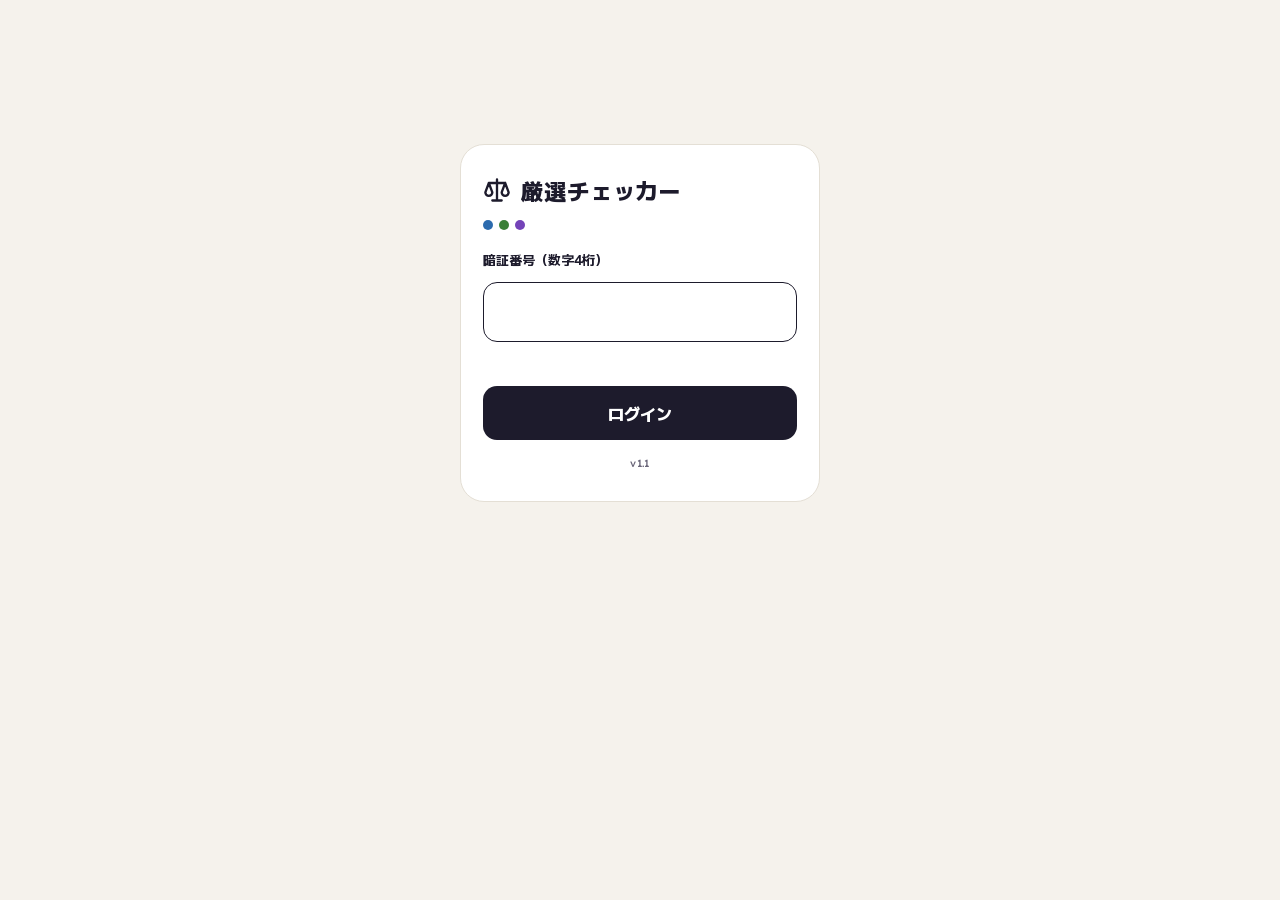
==== commit 6f399913: "Save checker input per Pokémon and start with no Pokémon selected (v1.1) - Persist subskills, nature" ====
--- a/checker/index.html
+++ b/checker/index.html
@@ -20,7 +20,7 @@
   <input type="password" id="loginPw" name="password" autocomplete="current-password" inputmode="numeric" pattern="[0-9]{4}" maxlength="4" required>
   <p class="loginmsg" id="loginMsg" role="status"></p>
   <button type="submit">ログイン</button>
-  <p class="ver">v1.0</p>
+  <p class="ver">v1.1</p>
 </form>
 
 <div class="appbar">
@@ -57,7 +57,7 @@
       <div id="arr"></div>
     </section>
 
-    <section>
+    <section id="subSec">
       <div class="sec-head">
         <h2>サブスキル</h2>
         <span class="subcount" id="subCount"></span>
@@ -65,7 +65,7 @@
       <div class="subslots" id="slots"></div>
     </section>
 
-    <section>
+    <section id="natSec">
       <div class="sec-head"><h2>性格</h2></div>
       <button class="natbtn" id="natBtn" aria-haspopup="dialog"></button>
       <button class="reset" id="reset" type="button">サブスキル・性格を消す</button>
@@ -88,7 +88,7 @@
     </section>
 
 
-    <section class="out">
+    <section class="out" id="outSec">
       <small class="o-label" id="hLabel">—</small>
       <b class="o-all" id="hAll">—</b>
       <div class="split" aria-hidden="true"><i id="hSplit"></i></div>
@@ -110,7 +110,7 @@
       </div>
     </div>
 
-    <section class="detail">
+    <section class="detail" id="detailSec">
       <h2>くわしい数値</h2>
       <div id="rows"></div>
       <p class="note" id="rankNote"></p>
@@ -119,7 +119,7 @@
     <footer class="foot">
       <p class="credit">ゲーム画像の著作権は ©Pokémon. ©Nintendo/Creatures Inc./GAME FREAK inc. ©SELECT BUTTON inc. に帰属します。</p>
       <p class="credit"><a href="../exp/">育成日数シミュレーター</a></p>
-      <div class="foot-row"><span class="ver">厳選チェッカー v1.0</span><button class="logout" id="logout" type="button" hidden>ログアウト</button></div>
+      <div class="foot-row"><span class="ver">厳選チェッカー v1.1</span><button class="logout" id="logout" type="button" hidden>ログアウト</button></div>
     </footer>
   </div>
 </main>
--- a/checker/css/theme.css
+++ b/checker/css/theme.css
@@ -93,6 +93,8 @@
 section.mon{padding:0;overflow:hidden}
 .monbtn{font:inherit;color:var(--ink);background:var(--psy-soft);border:0;cursor:pointer;width:100%;display:flex;align-items:center;gap:14px;padding:16px;text-align:left}
 .monbtn img{width:92px;height:92px;object-fit:contain;flex:none}
+/* ポケモン未選択のときの「?」（厳選チェッカーと育成シミュレーターで共通）。 */
+.monbtn .ph{width:92px;height:92px;flex:none;display:grid;place-items:center;border-radius:50%;background:var(--card);color:var(--muted);font-family:var(--font-num);font-size:2rem;font-weight:700}
 .monbtn .mb{flex:1;min-width:0;display:flex;flex-direction:column;gap:5px}
 .monbtn .mt{font-size:.75rem;font-weight:800;color:var(--psy-ink);letter-spacing:.06em}
 .monbtn b{font-size:1.85rem;font-weight:800;line-height:1.1}
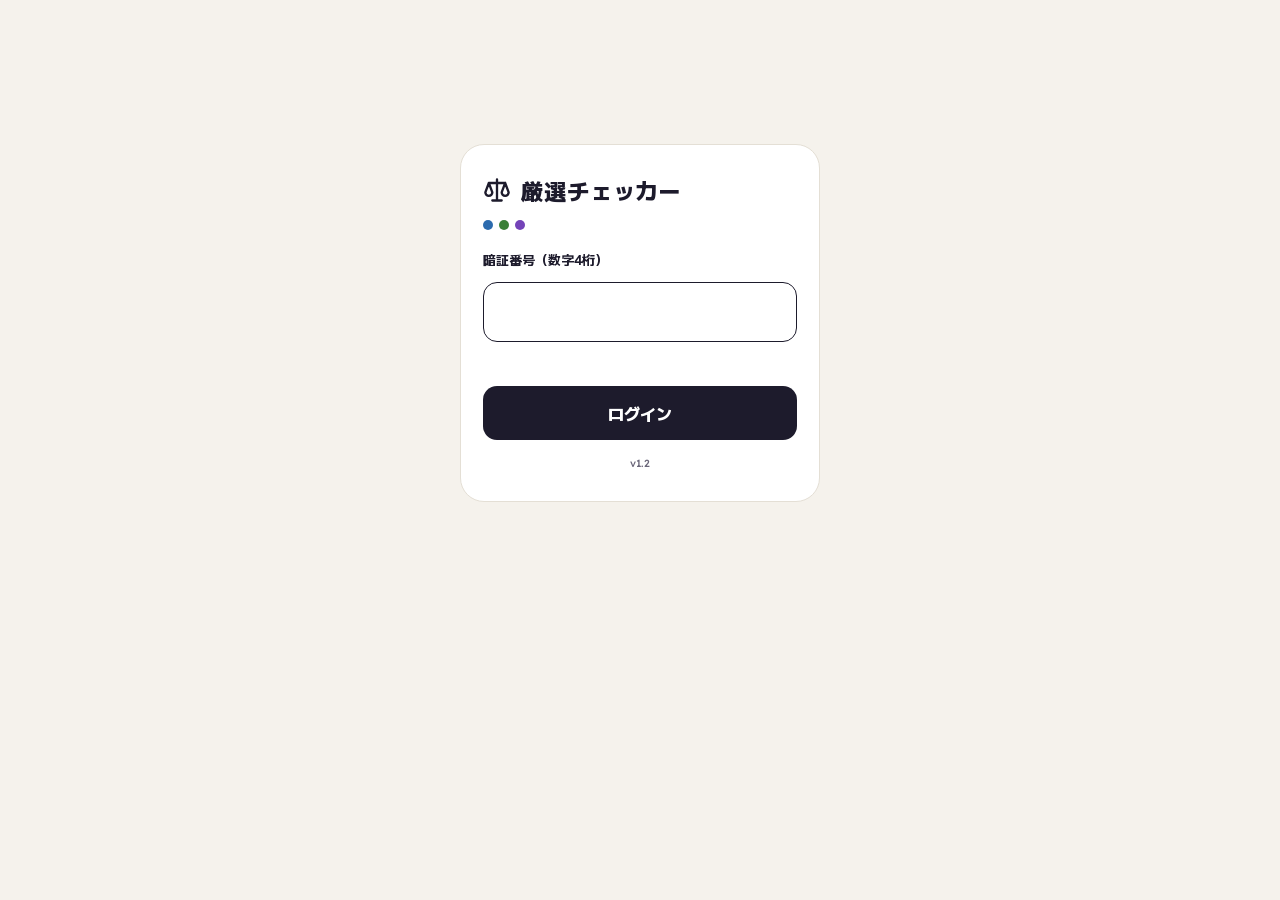
==== commit 5d7a1865: "Move cross-app cards to page bottom; reorder exp header (exp v1.5, checker v1.2) Co-Authored-By: Cla" ====
--- a/checker/index.html
+++ b/checker/index.html
@@ -20,7 +20,7 @@
   <input type="password" id="loginPw" name="password" autocomplete="current-password" inputmode="numeric" pattern="[0-9]{4}" maxlength="4" required>
   <p class="loginmsg" id="loginMsg" role="status"></p>
   <button type="submit">ログイン</button>
-  <p class="ver">v1.1</p>
+  <p class="ver">v1.2</p>
 </form>
 
 <div class="appbar">
@@ -47,8 +47,6 @@
       <button class="monbtn" id="monBtn" aria-haspopup="dialog"></button>
       <div class="facts" id="facts"></div>
       <div id="monInfo"></div>
-      <!-- 育成日数シミュレーターへ。このポケモン・性格のEXP補正・評価のレベル（70まで）を引き継いで開く。 -->
-      <a class="toexp" id="toExp" href="../exp/"><svg width="20" height="20" viewBox="0 0 24 24" fill="none" stroke="currentColor" stroke-width="2" stroke-linecap="round" stroke-linejoin="round" aria-hidden="true"><rect x="3" y="5" width="18" height="16" rx="3"/><path d="M8 3v4M16 3v4M3 10h18M9 17l2-2 2 1 3-3"/></svg><span><b>育成日数を見る</b><small id="toExpSub"></small></span><svg width="14" height="14" viewBox="0 0 24 24" fill="none" stroke="currentColor" stroke-width="2.4" stroke-linecap="round" stroke-linejoin="round" aria-hidden="true"><path d="M9 6l6 6-6 6"/></svg></a>
     </section>
 
     <section id="arrSec">
@@ -116,10 +114,12 @@
       <p class="note" id="rankNote"></p>
     </section>
 
+    <!-- 育成日数シミュレーターへ。このポケモン・性格のEXP補正・評価のレベル（70まで）を引き継いで開く。 -->
+    <div class="xapp" id="toExpCard"><a class="toexp" id="toExp" href="../exp/"><svg width="20" height="20" viewBox="0 0 24 24" fill="none" stroke="currentColor" stroke-width="2" stroke-linecap="round" stroke-linejoin="round" aria-hidden="true"><rect x="3" y="5" width="18" height="16" rx="3"/><path d="M8 3v4M16 3v4M3 10h18M9 17l2-2 2 1 3-3"/></svg><span><b>育成日数を見る</b><small id="toExpSub"></small></span><svg width="14" height="14" viewBox="0 0 24 24" fill="none" stroke="currentColor" stroke-width="2.4" stroke-linecap="round" stroke-linejoin="round" aria-hidden="true"><path d="M9 6l6 6-6 6"/></svg></a></div>
+
     <footer class="foot">
       <p class="credit">ゲーム画像の著作権は ©Pokémon. ©Nintendo/Creatures Inc./GAME FREAK inc. ©SELECT BUTTON inc. に帰属します。</p>
-      <p class="credit"><a href="../exp/">育成日数シミュレーター</a></p>
-      <div class="foot-row"><span class="ver">厳選チェッカー v1.1</span><button class="logout" id="logout" type="button" hidden>ログアウト</button></div>
+      <div class="foot-row"><span class="ver">厳選チェッカー v1.2</span><button class="logout" id="logout" type="button" hidden>ログアウト</button></div>
     </footer>
   </div>
 </main>
--- a/checker/css/theme.css
+++ b/checker/css/theme.css
@@ -106,8 +106,10 @@
 .facts small{font-size:.68rem;font-weight:700;color:var(--muted)}
 .facts b{font-size:1.15rem;font-weight:600}
 #monInfo{padding:0 16px 16px}
-/* 育成日数シミュレーターへのリンク。ポケモンのカードの下の1行。 */
-.toexp{display:flex;align-items:center;gap:12px;min-height:56px;padding:8px 16px;border-top:1px solid var(--line);color:var(--ink);text-decoration:none}
+/* 他アプリへのカード（チェッカーの「育成日数を見る」・育成の「厳選チェッカーで見る」）。ページの一番下に置く1枚のカード。 */
+.xapp{margin:0 0 14px;border:1px solid var(--line);border-radius:20px;background:var(--card);overflow:hidden}
+.xapp .toexp[aria-disabled="true"]{opacity:.45;cursor:default}
+.toexp{display:flex;align-items:center;gap:12px;min-height:56px;padding:8px 16px;color:var(--ink);text-decoration:none}
 .toexp>svg:first-child{flex:none;color:var(--psy-ink)}
 .toexp span{flex:1;display:flex;flex-direction:column;min-width:0}
 .toexp b{font-size:.9rem;font-weight:800}
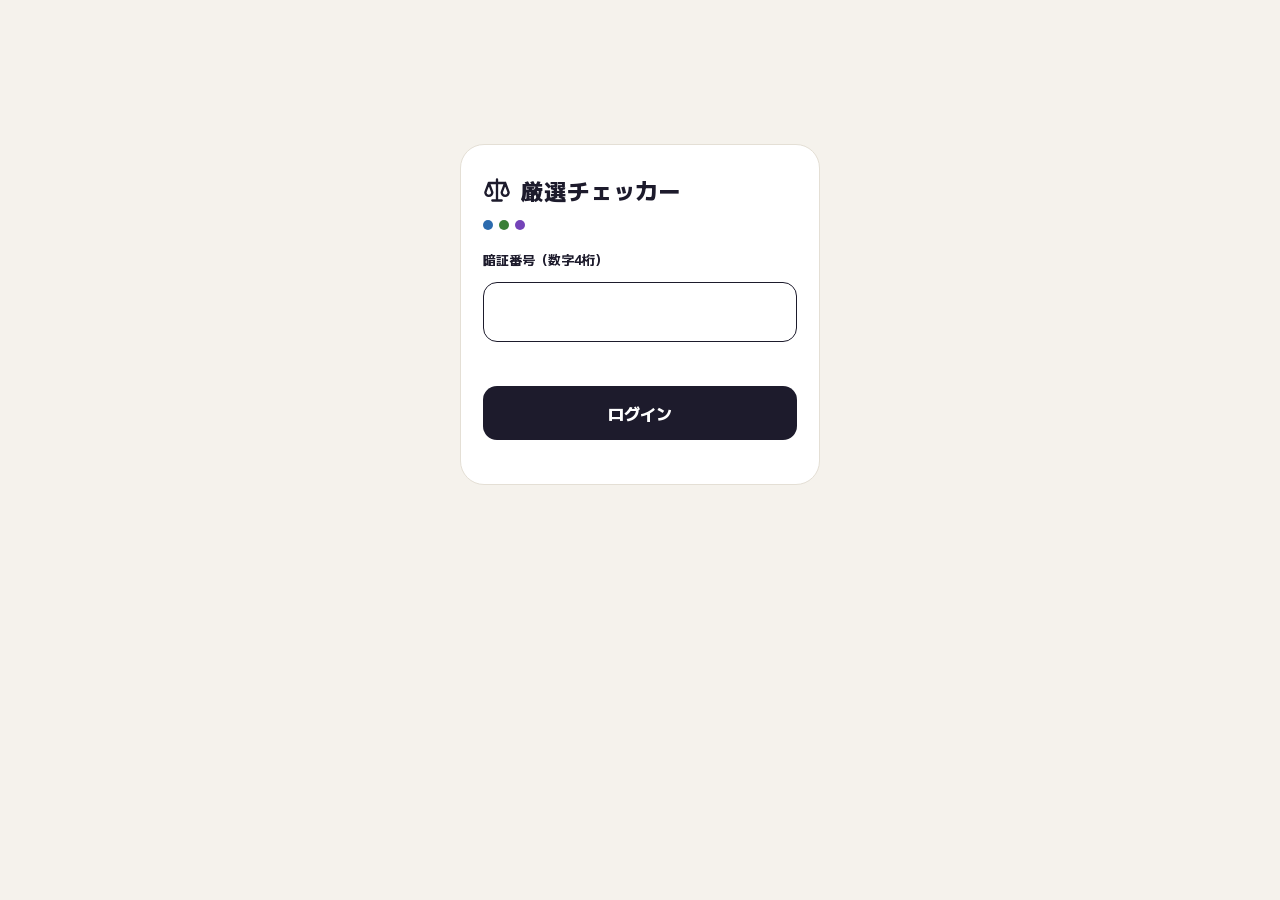
==== commit c072d08f: "第4弾: 版の番号を version.js の1か所で管理し、docs・tests・README だけの push では公開しない - checker/js/version.js・exp/js/ver" ====
--- a/checker/index.html
+++ b/checker/index.html
@@ -20,7 +20,7 @@
   <input type="password" id="loginPw" name="password" autocomplete="current-password" inputmode="numeric" pattern="[0-9]{4}" maxlength="4" required>
   <p class="loginmsg" id="loginMsg" role="status"></p>
   <button type="submit">ログイン</button>
-  <p class="ver">v1.2</p>
+  <p class="ver" data-ver></p>
 </form>
 
 <div class="appbar">
@@ -119,7 +119,7 @@
 
     <footer class="foot">
       <p class="credit">ゲーム画像の著作権は ©Pokémon. ©Nintendo/Creatures Inc./GAME FREAK inc. ©SELECT BUTTON inc. に帰属します。</p>
-      <div class="foot-row"><span class="ver">厳選チェッカー v1.2</span><button class="logout" id="logout" type="button" hidden>ログアウト</button></div>
+      <div class="foot-row"><span class="ver">厳選チェッカー <span data-ver></span></span><button class="logout" id="logout" type="button" hidden>ログアウト</button></div>
     </footer>
   </div>
 </main>
--- a/css/style.css
+++ b/css/style.css
@@ -13,11 +13,6 @@
 *{box-sizing:border-box}
 body{margin:0;background:var(--bg);color:var(--ink);font-family:"Zen Maru Gothic","Hiragino Maru Gothic ProN","Hiragino Sans","Noto Sans JP",sans-serif;line-height:1.55;-webkit-text-size-adjust:100%}
 main{max-width:520px;margin:0 auto;padding:22px 16px calc(120px + env(safe-area-inset-bottom,0px))}
-header{display:flex;align-items:flex-end;justify-content:space-between;gap:12px;margin-bottom:18px}
-header h1{margin:0;font-size:1.9rem;font-weight:900;letter-spacing:.04em;line-height:1.1}
-header h1 small{display:block;font-size:.8rem;font-weight:700;color:var(--muted);letter-spacing:.02em;margin-top:4px}
-.base{text-align:right;font-size:.75rem;color:var(--muted);font-weight:700}
-.base b{display:block;font-size:1.1rem;color:var(--psy);font-variant-numeric:tabular-nums}
 section{background:var(--card);border-radius:22px;padding:16px 14px;margin-bottom:12px}
 h2{font-size:.95rem;font-weight:900;margin:0 0 10px}
 .slot{display:grid;grid-template-columns:52px 1fr;gap:8px;align-items:start;padding:8px 0}
@@ -28,21 +23,8 @@
 .chip[aria-pressed="true"]{background:var(--psy);border-color:var(--psy);color:#fff}
 .chip.hb{border-style:dashed}
 .chip:disabled{opacity:.3;cursor:not-allowed}
-.chips.six{grid-template-columns:repeat(3,1fr)}
-.chips.four{grid-template-columns:repeat(4,1fr)}
-.stat.wide{grid-column:1/-1}
-.down .chip[aria-pressed="true"]{background:var(--tail);border-color:var(--tail)}
-button:focus-visible,select:focus-visible,input:focus-visible{outline:3px solid var(--tail);outline-offset:2px}
-select,input{font:inherit;font-weight:700;color:var(--ink);background:var(--bg);border:1.5px solid var(--line);border-radius:10px;padding:7px 8px;width:100%}
-.natname{margin-top:10px;display:grid;grid-template-columns:52px 1fr;gap:8px;align-items:center;font-size:.8rem;color:var(--muted);font-weight:700}
-.stats{display:grid;grid-template-columns:repeat(3,1fr);gap:8px;margin-top:4px}
-.stat{background:var(--psy-soft);border-radius:14px;padding:10px 6px;text-align:center}
-.stat small{display:block;font-size:.7rem;color:var(--muted);font-weight:700}
-.stat b{font-size:1.15rem;font-weight:900;font-variant-numeric:tabular-nums}
-.fields{display:grid;grid-template-columns:repeat(3,1fr);gap:8px;margin-top:12px}
-.fields label{font-size:.7rem;color:var(--muted);font-weight:700;display:flex;flex-direction:column;gap:4px}
-.check{display:flex;align-items:center;gap:6px;margin-top:10px;font-size:.8rem;font-weight:700;color:var(--muted)}
-.check input{width:auto}
+button:focus-visible,input:focus-visible{outline:3px solid var(--tail);outline-offset:2px}
+input{font:inherit;font-weight:700;color:var(--ink);background:var(--bg);border:1.5px solid var(--line);border-radius:10px;padding:7px 8px;width:100%}
 .log{list-style:none;margin:0;padding:0}
 .log li{display:grid;grid-template-columns:1fr auto auto;gap:10px;align-items:center;padding:9px 0;border-top:1px solid var(--line);font-size:.82rem}
 .log li:first-child{border-top:none}
@@ -57,30 +39,11 @@
 .bar b.dim{color:var(--bar-muted)}
 .save{font:inherit;font-weight:900;font-size:.8rem;background:var(--tail);color:#fff;border:none;border-radius:12px;padding:10px 12px;cursor:pointer}
 .save:disabled{opacity:.35}
-.memo{margin-top:10px}
 .reset{font:inherit;font-size:.8rem;background:none;border:none;color:var(--muted);text-decoration:underline;cursor:pointer;display:block;margin:0 auto 12px;padding:6px}
 @media (max-width:380px){.bar b{font-size:1.1rem}.save{padding:10px 9px}}
-.perf-head{display:flex;flex-wrap:wrap;justify-content:space-between;align-items:center;gap:8px;margin-bottom:8px}
-.perf-head h2{margin:0}
-.sws{display:flex;align-items:center;gap:12px}
 .cond{font-size:.72rem;color:var(--muted);font-weight:700;margin:0 0 10px}
-.switch{display:flex;align-items:center;gap:8px;font-size:.78rem;font-weight:700;line-height:1.3;color:var(--muted);cursor:pointer}
-.switch span span{display:inline-block;white-space:nowrap}
-.switch input{appearance:none;-webkit-appearance:none;flex:none;width:42px;height:24px;border-radius:999px;background:var(--line);position:relative;border:none;padding:0;margin:0;cursor:pointer;transition:background .15s}
-.switch input::after{content:"";position:absolute;top:3px;left:3px;width:18px;height:18px;border-radius:50%;background:#fff;transition:transform .15s}
-.switch input:checked{background:var(--psy)}
-.switch input:checked::after{transform:translateX(18px)}
-.hero{display:grid;grid-template-columns:1.3fr 1fr 1fr;gap:8px;margin-bottom:12px}
-.hero .stat b{font-size:1.4rem}
-.hero .stat.main{background:var(--psy);color:#fff}
-.hero .stat.main small{color:#fff;opacity:.85}
 dl.rows{margin:0;display:grid;grid-template-columns:1fr auto;column-gap:12px}
 dl.rows dt,dl.rows dd{padding:9px 0;border-top:1px solid var(--line);font-size:.85rem}
 dl.rows dt{color:var(--muted);font-weight:700}
 dl.rows dd{margin:0;text-align:right;font-weight:900;font-variant-numeric:tabular-nums}
 dl.rows dd span{display:block;font-size:.7rem;font-weight:500;color:var(--muted)}
-dl.rows .grp{grid-column:1/-1;border-top:none;padding:14px 0 2px;font-size:.75rem;color:var(--psy);font-weight:900}
-@media (prefers-reduced-motion:reduce){.switch input,.switch input::after{transition:none}}
-.mode{display:grid;grid-auto-flow:column;grid-auto-columns:minmax(0,1fr);background:var(--card);border-radius:14px;padding:4px;gap:4px;margin-bottom:12px}
-.mode button{font:inherit;font-weight:900;font-size:.85rem;border:none;border-radius:10px;padding:9px 4px;background:transparent;color:var(--muted);cursor:pointer}
-.mode button[aria-pressed="true"]{background:var(--psy);color:#fff}
--- a/checker/css/theme.css
+++ b/checker/css/theme.css
@@ -1,12 +1,12 @@
 /* 厳選チェッカー v1.0 の見た目。レイアウトの土台は ../css/style.css で、ここで上書きする。
    色は「夜のノート」：生成りの紙の地に夜空色の文字。タイプの色（きのみ=青・食材=緑・スキル=紫）はアクセントにだけ使う（<html data-type>）。
-   判定のカードと下の帯は夜空色の地で、その上の差し色はタイプの明るい色（--psy-hi）。
+   下の帯・お知らせは夜空色の地で、その上の差し色はタイプの明るい色（--psy-hi）。
    文字は M PLUS 2。数字を見せる部分（基礎値・結果・倍率・順位など）だけ Lexend にする（1・7・4 の形がはっきりしていて読み違えにくい）。 */
 
 /* 共通の色。 */
 :root{
   --bg:#F5F2EC;--card:#FFFFFF;--ink:#1D1B2C;--muted:#6A6679;--line:#E4DFD5;--line-soft:#EEEAE2;
-  --night:#1D1B2C;--night-2:#2B2A38;--night-line:#3A3850;--night-ink:#FFFFFF;--night-muted:#C9C6D8;--night-faint:#A6A2B5;
+  --night:#1D1B2C;--night-ink:#FFFFFF;--night-muted:#C9C6D8;--night-faint:#A6A2B5;
   --tail:#B4456E;--off:#8C8898;--off-soft:#EEEAE2;--up:#A3262F;--down:#1F4F83;
   --gold-bg:#FBF4E2;--gold-line:#E9D9A8;--gold-ink:#8A5E00;--gold-badge:#F2E2B3;
   --blue-bg:#EEF4FB;--blue-line:#C9DAEE;--blue-ink:#1F4F83;--blue-badge:#D8E6F5;
@@ -15,7 +15,7 @@
 }
 @media (prefers-color-scheme:dark){:root:not([data-theme="light"]){
   --bg:#15141C;--card:#1F1E28;--ink:#ECEAF2;--muted:#A6A2B5;--line:#34323F;--line-soft:#2A2935;
-  --night:#2B2A38;--night-2:#353444;--night-line:#45435A;
+  --night:#2B2A38;
   --tail:#E07FA4;--off:#8A8698;--off-soft:#2A2935;--up:#F08A8F;--down:#9CC3EA;
   --gold-bg:#332B18;--gold-line:#6E5B2A;--gold-ink:#E3C77A;--gold-badge:#4A3E1F;
   --blue-bg:#1B2736;--blue-line:#34506E;--blue-ink:#9CC3EA;--blue-badge:#243A52;
@@ -23,7 +23,7 @@
   --scrim:rgba(0,0,0,.6);--shadow:0 10px 30px rgba(0,0,0,.45);--seg-on:0 1px 3px rgba(0,0,0,.5);}}
 :root[data-theme="dark"]{
   --bg:#15141C;--card:#1F1E28;--ink:#ECEAF2;--muted:#A6A2B5;--line:#34323F;--line-soft:#2A2935;
-  --night:#2B2A38;--night-2:#353444;--night-line:#45435A;
+  --night:#2B2A38;
   --tail:#E07FA4;--off:#8A8698;--off-soft:#2A2935;--up:#F08A8F;--down:#9CC3EA;
   --gold-bg:#332B18;--gold-line:#6E5B2A;--gold-ink:#E3C77A;--gold-badge:#4A3E1F;
   --blue-bg:#1B2736;--blue-line:#34506E;--blue-ink:#9CC3EA;--blue-badge:#243A52;
@@ -52,7 +52,7 @@
 :root{--font-jp:"M PLUS 2","Hiragino Sans","Noto Sans JP",sans-serif;--font-num:"Lexend",var(--font-jp)}
 body{font-family:var(--font-jp);background:var(--bg);color:var(--ink)}
 /* 数字を見せる部分。日本語が混ざっても Lexend にない字は M PLUS 2 で出る。 */
-.facts b,.out b,dl.rows dd,.log b,.bar b,.b-sub,.subslot small,.subcount,.dlg-tabs small,.pick i,.verdict b,.v-top,.lvseg button,.g-lbl,.badge{font-family:var(--font-num);font-variant-numeric:tabular-nums}
+.facts b,.out b,dl.rows dd,.log b,.bar b,.subslot small,.subcount,.dlg-tabs small,.pick i,.lvseg button,.badge{font-family:var(--font-num);font-variant-numeric:tabular-nums}
 dl.rows dd span{font-family:var(--font-jp)}
 /* 大きな数字に付ける単位（倍・%・匹・個・回）は小さくして数字を目立たせ、幅も詰める。 */
 .u{font-size:.5em;font-weight:700;margin-left:.08em}
@@ -180,37 +180,6 @@
 .prow2 .seg button{font-size:.75rem}
 .psum{margin:0;font-size:.72rem;font-weight:500;line-height:1.6;color:var(--muted)}
 
-/* 判定。夜空色のカードに同等以上の確率を大きく、対数の目盛りのゲージ、平均何匹に1匹。 */
-section.verdict{background:var(--night);border-color:transparent;color:var(--night-ink);border-radius:22px;padding:20px 18px}
-.v-top{display:flex;justify-content:space-between;gap:8px;font-size:.75rem;font-weight:600;color:var(--night-muted)}
-.v-top span:first-child{font-family:var(--font-jp);font-weight:800;letter-spacing:.1em}
-.v-main{display:flex;align-items:flex-end;justify-content:space-between;gap:12px;margin-top:10px}
-.v-main small{display:block;font-size:.8rem;font-weight:700;color:var(--night-muted)}
-.v-ge{display:block;font-size:3.2rem;font-weight:700;line-height:1;margin-top:6px}
-.v-ge .u{font-size:.46em}
-.v-wait{font-size:1.4rem;font-weight:700;color:var(--night-muted)}
-.v-r{text-align:right}
-.v-r b{font-size:1.6rem;font-weight:600}
-.gauge{position:relative;height:46px;margin-top:14px}
-.g-track{position:absolute;left:0;right:0;top:8px;height:8px;border-radius:999px;background:var(--night-line)}
-.g-tick{position:absolute;top:4px;width:1px;height:16px;background:var(--off)}
-.g-lbl{position:absolute;top:28px;transform:translateX(-50%);font-size:.62rem;color:var(--night-faint)}
-/* ゲージの点はモンスターボール。画像は使わず、上の赤・下の白・黒い帯・中央のボタンを CSS で描く（小さくてもくっきり出る）。 */
-.g-dot{position:absolute;top:0;width:24px;height:24px;margin-left:-12px;border-radius:50%;box-sizing:border-box;border:2px solid #111;
-  background:radial-gradient(circle,#fff 0 2.6px,#111 2.6px 4.6px,transparent 4.6px),linear-gradient(#EE4B4B 0 calc(50% - 1px),#111 calc(50% - 1px) calc(50% + 1px),#fff calc(50% + 1px));
-  box-shadow:0 1px 4px rgba(0,0,0,.35)}
-.gauge.wait .g-track{animation:pulse 1.2s ease-in-out infinite alternate}
-@keyframes pulse{to{opacity:.45}}
-.g-ends{display:flex;justify-content:space-between;font-size:.68rem;font-weight:700;color:var(--night-faint)}
-.v-foot{display:flex;align-items:center;justify-content:space-between;gap:12px;margin-top:14px;padding-top:14px;border-top:1px solid var(--night-line);font-size:.92rem;font-weight:700}
-.v-foot b{font-size:1.35rem}
-.v-save,.v-act{font:inherit;flex:none;min-height:48px;padding:0 20px;border:0;border-radius:14px;background:var(--psy-hi);color:#1D1B2C;font-weight:800;font-size:.92rem;cursor:pointer}
-.v-msg{margin:14px 0 0;font-size:1.1rem;font-weight:800;line-height:1.5}
-.v-sub{margin:6px 0 0;font-size:.82rem;line-height:1.6;color:var(--night-muted)}
-.v-act{margin-top:16px}
-.v-need{display:flex;flex-wrap:wrap;gap:6px;margin-top:16px}
-.v-need span{font-size:.75rem;font-weight:700;color:var(--night-muted);border:1px solid var(--night-line);border-radius:999px;padding:4px 10px}
-
 /* 期待値。タイプの淡い地に合計を大きく、横棒で日中と睡眠中の割合。 */
 section.out{background:var(--psy-soft);border-color:transparent}
 .o-label{display:block;font-size:.75rem;font-weight:800;color:var(--psy-ink)}
@@ -270,18 +239,15 @@
 .ver{font-family:var(--font-num);font-size:.65rem;font-weight:500;color:var(--muted);letter-spacing:.04em}
 .logout{font:inherit;font-size:.75rem;font-weight:700;color:var(--muted);background:none;border:1px solid var(--line);border-radius:999px;min-height:40px;padding:0 16px;cursor:pointer}
 
-/* 下の帯。判定のカードが画面外にあるときだけ、確率・無補正比・何匹に1匹を1行で出す。 */
+/* 下の帯。チェッカーはいつも出し、確率・無補正比・何匹に1匹を1行で出す（育成日数シミュレーターは結果のカードが画面外のときだけ出す .away）。 */
 .bar{left:12px;right:12px;bottom:calc(12px + env(safe-area-inset-bottom,0px));border-radius:20px;padding:10px 10px 10px 18px;background:var(--night);color:var(--night-ink);box-shadow:var(--shadow);transition:transform .2s,opacity .2s;z-index:6}
 .bar.away{transform:translateY(calc(100% + 24px));opacity:0;pointer-events:none}
 .bar-in{max-width:520px;display:flex;align-items:center;gap:12px}
 .bar b{font-size:1.35rem;font-weight:700;white-space:nowrap}
-.bar b.dim,.b-sub .dim{color:var(--night-faint)}
-.b-sub{flex:1;min-width:0;font-size:.75rem;font-weight:700;color:var(--night-muted);white-space:nowrap;overflow:hidden;text-overflow:ellipsis}
-.b-sub span{color:var(--night-ink);font-size:.95rem}
-.b-sub .u{font-size:.75em;color:var(--night-muted)}
+.bar b.dim{color:var(--night-faint)}
 .save{flex:none;font:inherit;background:var(--psy-hi);color:#1D1B2C;border:none;border-radius:14px;min-height:48px;min-width:76px;padding:0 16px;font-size:.92rem;font-weight:800;cursor:pointer}
 .save:disabled{opacity:.35;cursor:default}
-@media (prefers-reduced-motion:reduce){.bar,.lvx-head svg,#rows summary svg{transition:none}.gauge.wait .g-track{animation:none}}
+@media (prefers-reduced-motion:reduce){.bar,.lvx-head svg,#rows summary svg{transition:none}}
 
 /* お知らせ（元に戻す）。 */
 .toast{position:fixed;left:16px;right:16px;bottom:calc(88px + env(safe-area-inset-bottom,0px));z-index:20;max-width:488px;margin:0 auto;display:flex;align-items:center;justify-content:space-between;gap:8px;padding:6px 6px 6px 16px;border-radius:14px;background:var(--night);color:var(--night-ink);box-shadow:var(--shadow);font-size:.88rem;font-weight:700}
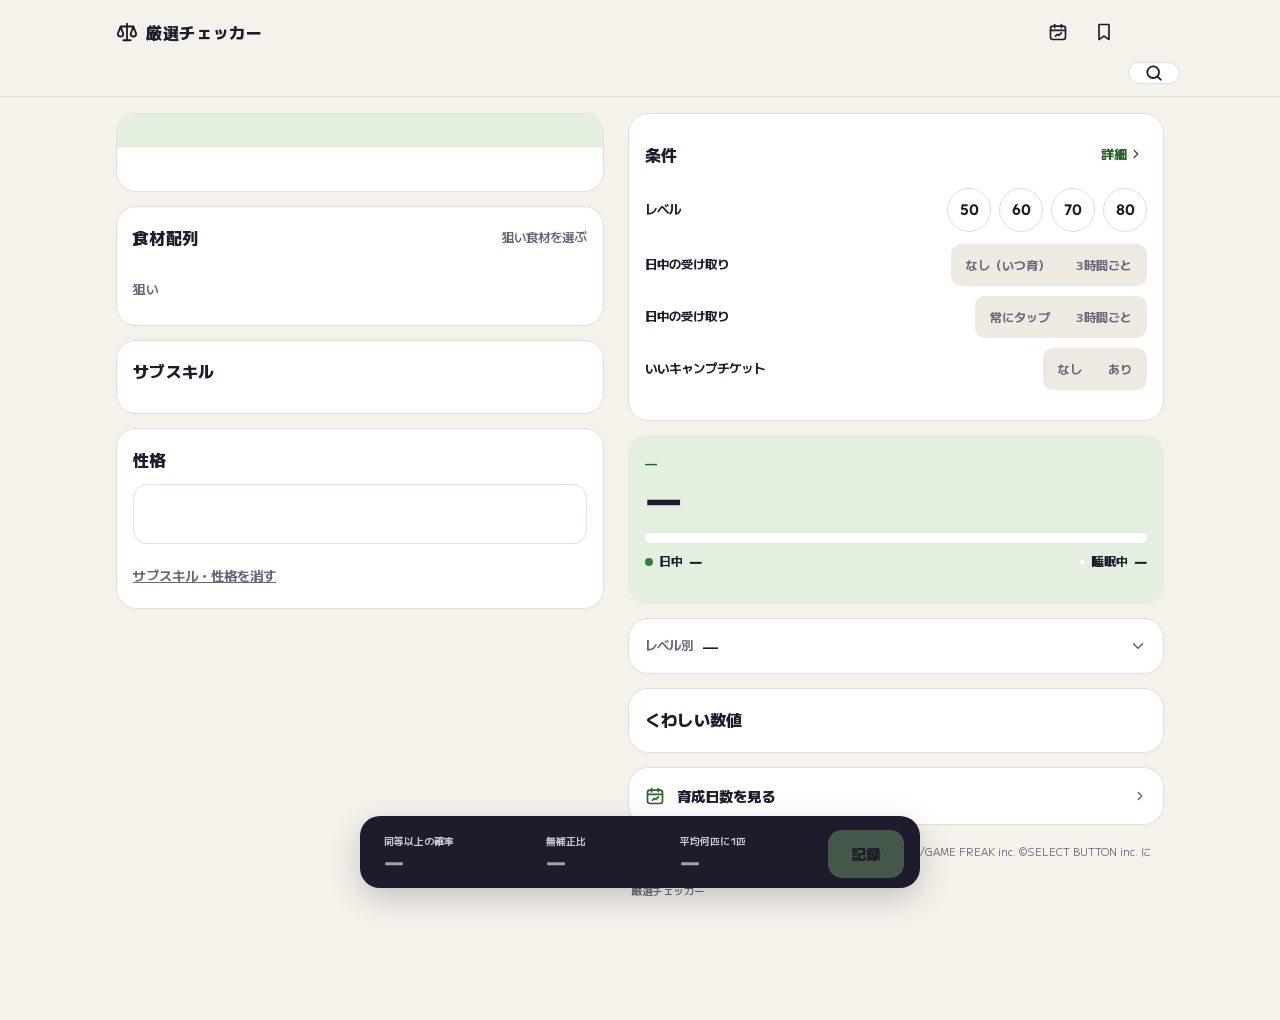
==== commit 2b439b0e: "ログインをなくし、どのページも検索エンジンに載せない（厳選チェッカー v1.3・育成日数シミュレーター v1.6） - checker/js/auth.js を消し、両アプリのログイン画面（html." ====
--- a/checker/index.html
+++ b/checker/index.html
@@ -1,8 +1,10 @@
 <!DOCTYPE html>
-<html lang="ja" class="locked">
+<html lang="ja">
 <head>
 <meta charset="utf-8">
 <meta name="viewport" content="width=device-width, initial-scale=1, viewport-fit=cover">
+<!-- 検索エンジンに載せない（リンクを知っている人だけが使う）。 -->
+<meta name="robots" content="noindex, nofollow">
 <title>厳選チェッカー</title>
 <!-- 表示テーマ（自動・ライト・ダーク）は描画の前に当てて、ちらつかないようにする。 -->
 <script>try{const t=JSON.parse(localStorage.getItem('cktheme'));if(t==='light'||t==='dark')document.documentElement.dataset.theme=t;}catch(e){}</script>
@@ -13,16 +15,6 @@
 <link rel="stylesheet" href="css/theme.css">
 </head>
 <body>
-<form class="login" id="login" autocomplete="on">
-  <h1><svg width="28" height="28" viewBox="0 0 24 24" fill="none" stroke="currentColor" stroke-width="2" stroke-linecap="round" stroke-linejoin="round" aria-hidden="true"><path d="M12 3v18M8 21h8M5 6h14M5 6l-3 8a3 3 0 0 0 6 0zM19 6l-3 8a3 3 0 0 0 6 0z"/></svg>厳選チェッカー</h1>
-  <div class="dots" aria-hidden="true"><i class="d-berry"></i><i class="d-ingredient"></i><i class="d-skill"></i></div>
-  <label for="loginPw">暗証番号（数字4桁）</label>
-  <input type="password" id="loginPw" name="password" autocomplete="current-password" inputmode="numeric" pattern="[0-9]{4}" maxlength="4" required>
-  <p class="loginmsg" id="loginMsg" role="status"></p>
-  <button type="submit">ログイン</button>
-  <p class="ver" data-ver></p>
-</form>
-
 <div class="appbar">
   <div class="appbar-in">
     <span class="brand"><svg width="22" height="22" viewBox="0 0 24 24" fill="none" stroke="currentColor" stroke-width="2" stroke-linecap="round" stroke-linejoin="round" aria-hidden="true"><path d="M12 3v18M8 21h8M5 6h14M5 6l-3 8a3 3 0 0 0 6 0zM19 6l-3 8a3 3 0 0 0 6 0z"/></svg>厳選チェッカー</span>
@@ -119,7 +111,7 @@
 
     <footer class="foot">
       <p class="credit">ゲーム画像の著作権は ©Pokémon. ©Nintendo/Creatures Inc./GAME FREAK inc. ©SELECT BUTTON inc. に帰属します。</p>
-      <div class="foot-row"><span class="ver">厳選チェッカー <span data-ver></span></span><button class="logout" id="logout" type="button" hidden>ログアウト</button></div>
+      <div class="foot-row"><span class="ver">厳選チェッカー <span data-ver></span></span></div>
     </footer>
   </div>
 </main>
--- a/checker/css/theme.css
+++ b/checker/css/theme.css
@@ -237,7 +237,6 @@
 .credit{margin:0;font-size:.65rem;line-height:1.7;color:var(--muted)}
 .foot-row{display:flex;align-items:center;justify-content:space-between;gap:8px;margin-top:6px}
 .ver{font-family:var(--font-num);font-size:.65rem;font-weight:500;color:var(--muted);letter-spacing:.04em}
-.logout{font:inherit;font-size:.75rem;font-weight:700;color:var(--muted);background:none;border:1px solid var(--line);border-radius:999px;min-height:40px;padding:0 16px;cursor:pointer}
 
 /* 下の帯。チェッカーはいつも出し、確率・無補正比・何匹に1匹を1行で出す（育成日数シミュレーターは結果のカードが画面外のときだけ出す .away）。 */
 .bar{left:12px;right:12px;bottom:calc(12px + env(safe-area-inset-bottom,0px));border-radius:20px;padding:10px 10px 10px 18px;background:var(--night);color:var(--night-ink);box-shadow:var(--shadow);transition:transform .2s,opacity .2s;z-index:6}
@@ -364,27 +363,12 @@
 .pick[aria-pressed="true"]{background:var(--psy);border-color:var(--psy);color:#fff}
 .pick.used{background:var(--line-soft);border-color:var(--line-soft);color:var(--muted)}
 
-/* ログイン画面。ログインするまで（html.locked の間）はアプリを隠す。 */
-.locked .appbar,.locked .tabs,.locked main,.locked .bar,.locked .toast{display:none}
-.login{display:none}
-.locked .login{display:flex;flex-direction:column;gap:12px;max-width:360px;margin:16vh auto 0;padding:28px 22px;background:var(--card);border:1px solid var(--line);border-radius:24px}
-.login h1{display:flex;align-items:center;gap:10px;margin:0;font-size:1.4rem;font-weight:800;letter-spacing:.04em}
-.login .dots{display:flex;gap:6px;margin-bottom:8px}
-.login .dots i{width:10px;height:10px;border-radius:50%;background:var(--dot)}
-.login label{font-size:.82rem;font-weight:700}
-.login input{font:inherit;font-family:var(--font-num);font-size:1.6rem;letter-spacing:.6em;text-align:center;color:var(--ink);background:var(--card);border:1.5px solid var(--ink);border-radius:14px;padding:10px;height:60px}
-.login button{font:inherit;font-weight:800;font-size:1rem;min-height:54px;border:none;border-radius:14px;background:var(--ink);color:var(--card);cursor:pointer}
-.login button:disabled{opacity:.5}
-.loginmsg{margin:0;min-height:1.5em;font-size:.85rem;font-weight:700;color:var(--up)}
-.login .ver{margin:4px 0 0;text-align:center}
-@media (max-width:420px){.locked .login{margin:12vh 16px 0}}
 /* 土台（style.css）の「最初の行だけ上の線なし」を打ち消す（記録は1件ずつ枠で囲む）。 */
 .log li:first-child{border-top:1px solid var(--line)}
 .log li.cur:first-child{border-top:1.5px solid var(--psy)}
 .log li.empty:first-child{border-top-style:dashed}
 /* 狭い画面では、受け取りとチケットの切り替えを1行ずつにする（「なし（いつ育）」が折り返さないように）。 */
 @media (max-width:440px){.prow2{grid-template-columns:1fr}}
-.login input:focus-visible{outline-color:var(--ink)}
 /* ポケモンを選ぶダイアログの見出しは、ダイアログ共通の見出しの色（金）にしない。検索欄のフォーカスは枠全体に出す。 */
 .dlg-in h3.monsec{color:var(--ink);letter-spacing:.02em;margin:16px 0 8px}
 .monq:focus-visible{outline:none}
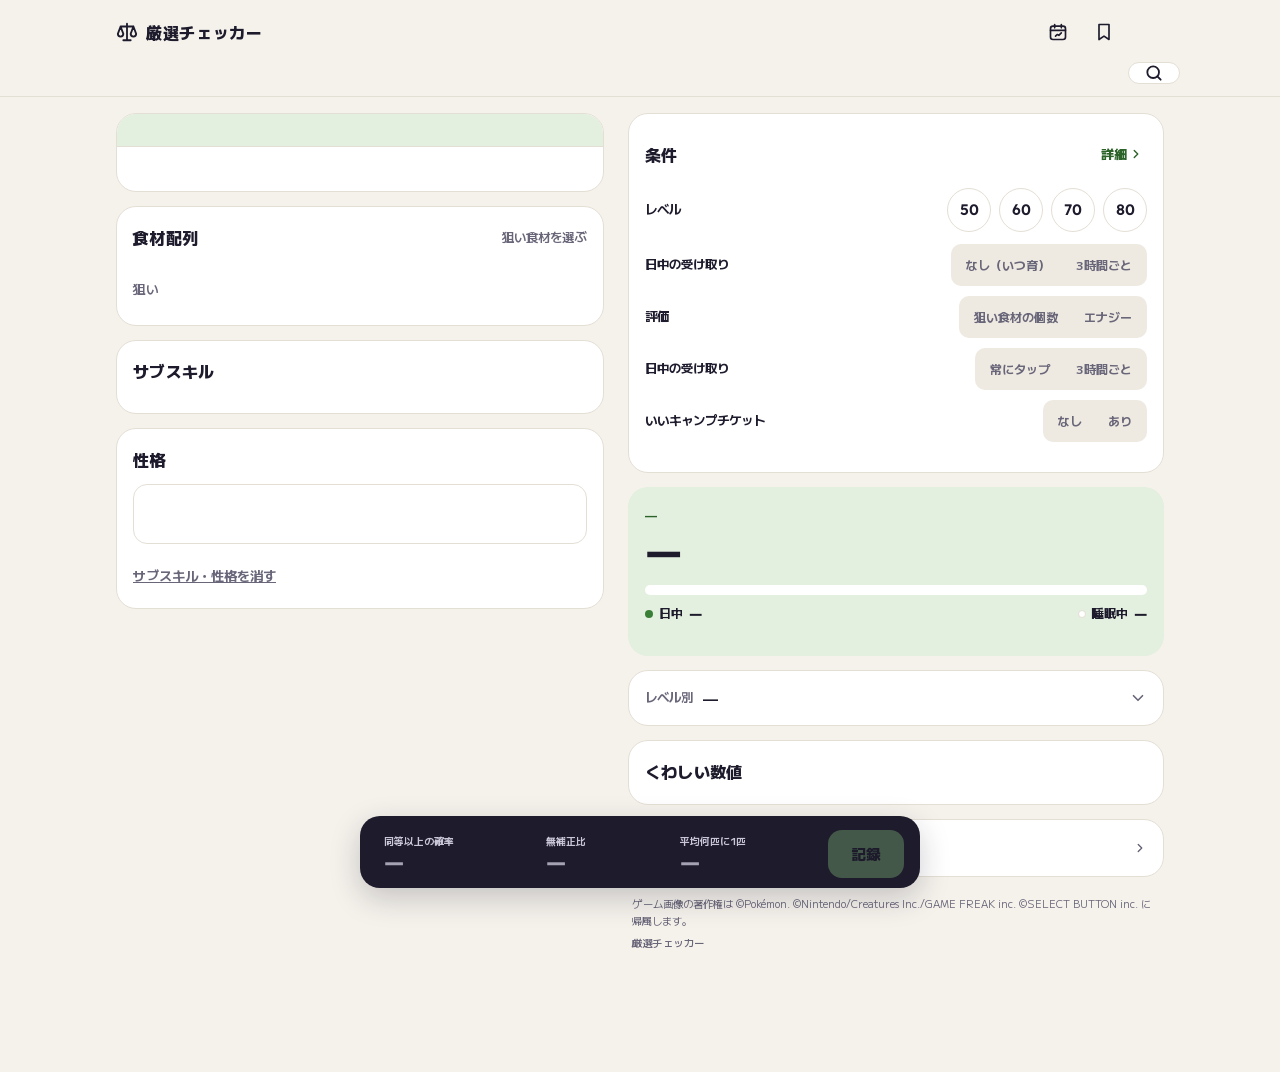
==== commit 2fd583c2: "食材タイプの評価を「狙い食材の個数」と「エナジー」で切り替えられるようにする（厳選チェッカー v1.5） 狙い食材の個数だけで比べると、きのみSはきのみで所持数を早く埋めるぶんわずかにマイナスになる。" ====
--- a/checker/index.html
+++ b/checker/index.html
@@ -42,7 +42,7 @@
     </section>
 
     <section id="arrSec">
-      <div class="sec-head"><h2>食材配列</h2><span class="hint">狙い食材を選ぶ</span></div>
+      <div class="sec-head"><h2>食材配列</h2><span class="hint" id="arrHint">狙い食材を選ぶ</span></div>
       <div class="slot tgt-row"><span>狙い</span><div class="chips" id="target"></div></div>
       <div id="arr"></div>
     </section>
@@ -70,6 +70,7 @@
         <div class="lvrow"><span>レベル</span><div class="lvseg" role="group" aria-label="レベル" id="lvSeg"><button data-v="50" aria-label="Lv.50">50</button><button data-v="60" aria-label="Lv.60">60</button><button data-v="70" aria-label="Lv.70">70</button><button data-v="80" aria-label="Lv.80">80</button></div></div>
         <div class="prow2">
           <div data-for="berry"><span>日中の受け取り</span><div class="seg" role="group" aria-label="日中の受け取り" id="tapSeg"><button data-v="none">なし（いつ育）</button><button data-v="3h">3時間ごと</button></div></div>
+          <div data-for="ingredient"><span>評価</span><div class="seg" role="group" aria-label="評価のしかた" id="ingBySeg"><button data-v="count">狙い食材の個数</button><button data-v="energy">エナジー</button></div></div>
           <div data-for="ingredient skill"><span>日中の受け取り</span><div class="seg" role="group" aria-label="日中の受け取り" id="ingTapSeg"><button data-v="always">常にタップ</button><button data-v="3h">3時間ごと</button></div></div>
           <div><span>いいキャンプチケット</span><div class="seg" role="group" aria-label="いいキャンプチケット" id="campSeg"><button data-v="0">なし</button><button data-v="1">あり</button></div></div>
         </div>
--- a/checker/css/theme.css
+++ b/checker/css/theme.css
@@ -356,6 +356,8 @@
 .natgrid button.neutral{background:var(--bg);border-style:dashed}
 .natgrid button.off{color:var(--off)}
 .natgrid button[aria-pressed="true"]{background:var(--psy);border-color:var(--psy);color:#fff}
+/* その姿に付かない性格（ストリンダー）。押せない。 */
+.natgrid button.na{color:var(--off);background:var(--line-soft);border-color:var(--line-soft);opacity:.45;cursor:not-allowed}
 
 /* サブスキルの色。枠・ダイアログの部品より後に置いて上書きする。 */
 .dlg-tabs button.r-gold,.pick.r-gold{background:var(--gold-bg);border-color:var(--gold-line)}
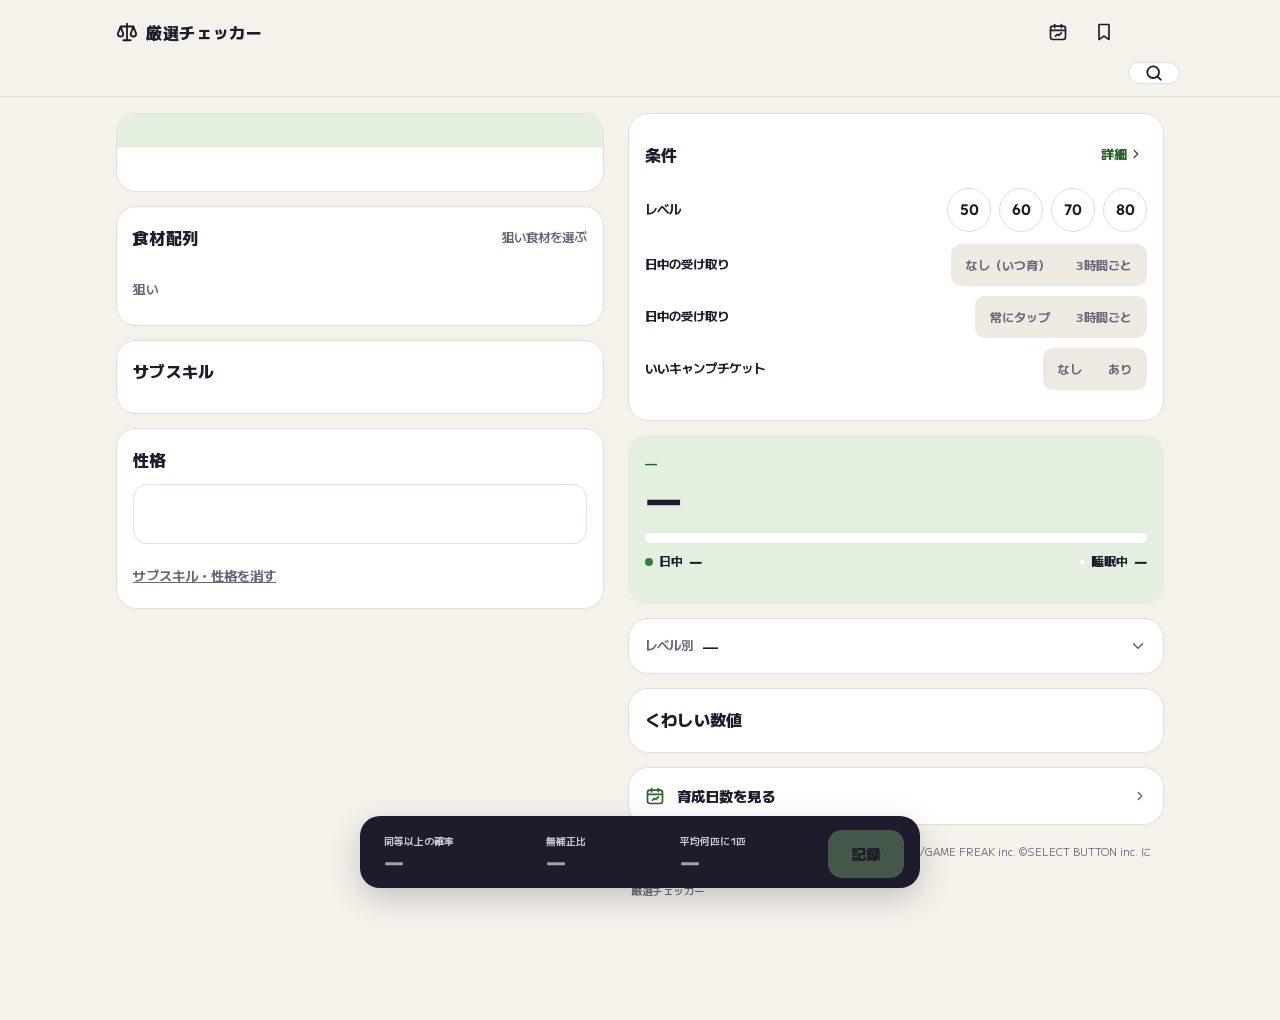
==== commit b3529ca7: "食材タイプの「評価」の切り替えを条件の欄から詳細に移す 基本は狙い食材の個数で判断するので、エナジーへの切り替えは詳細のダイアログの先頭に置く。 エナジーのときは詳細の横の要約の先頭に「エナジーで評価" ====
--- a/checker/index.html
+++ b/checker/index.html
@@ -70,7 +70,6 @@
         <div class="lvrow"><span>レベル</span><div class="lvseg" role="group" aria-label="レベル" id="lvSeg"><button data-v="50" aria-label="Lv.50">50</button><button data-v="60" aria-label="Lv.60">60</button><button data-v="70" aria-label="Lv.70">70</button><button data-v="80" aria-label="Lv.80">80</button></div></div>
         <div class="prow2">
           <div data-for="berry"><span>日中の受け取り</span><div class="seg" role="group" aria-label="日中の受け取り" id="tapSeg"><button data-v="none">なし（いつ育）</button><button data-v="3h">3時間ごと</button></div></div>
-          <div data-for="ingredient"><span>評価</span><div class="seg" role="group" aria-label="評価のしかた" id="ingBySeg"><button data-v="count">狙い食材の個数</button><button data-v="energy">エナジー</button></div></div>
           <div data-for="ingredient skill"><span>日中の受け取り</span><div class="seg" role="group" aria-label="日中の受け取り" id="ingTapSeg"><button data-v="always">常にタップ</button><button data-v="3h">3時間ごと</button></div></div>
           <div><span>いいキャンプチケット</span><div class="seg" role="group" aria-label="いいキャンプチケット" id="campSeg"><button data-v="0">なし</button><button data-v="1">あり</button></div></div>
         </div>
@@ -175,6 +174,7 @@
   <div class="dlg-in">
     <h2 id="paramTitle" tabindex="-1" autofocus>条件の詳細</h2>
     <div class="params">
+      <div class="prow" data-for="ingredient"><span>評価</span><div class="seg" role="group" aria-label="評価のしかた" id="ingBySeg"><button data-v="count">狙い食材の個数</button><button data-v="energy">エナジー</button></div></div>
       <div class="prow" data-for="berry ingredient skill"><span>ヒーラー</span><div class="seg" role="group" aria-label="ヒーラー（げんきオールS）" id="healSeg"><button data-v="0">なし</button><button data-v="1">1匹</button><button data-v="g80">常に81%以上</button></div></div>
       <div class="prow" data-for="berry ingredient skill"><span>おてボのチーム効果</span><div class="seg" role="group" aria-label="おてつだいボーナスのチームへの効果" id="teamSeg"><button data-v="0">含めない</button><button data-v="1">含める</button></div></div>
     </div>
@@ -194,6 +194,15 @@
       </div>
       <p class="note">きのみ1個のエナジーを（1＋ボーナス）倍し、好きなきのみはさらに2倍します（それぞれ切り上げ）。自分・ほかの4匹・無補正の個体に同じだけ掛かるので、無補正比と確率は変わりません。</p>
     </div>
+    <!-- 食材タイプをエナジーで評価するときの、食材のエナジーに掛ける料理の倍率。 -->
+    <div data-for="ingredient">
+      <h3>料理による食材のエナジー <span class="only">食材タイプ・エナジーで評価するとき</span></h3>
+      <div class="nums">
+        <div class="num"><label for="recipeBonus">レシピボーナス</label><select id="recipeBonus"></select></div>
+        <div class="num"><label for="recipeLevel">平均レシピレベル</label><div class="step"><button type="button" id="recipeLevelDown" aria-label="レシピレベルを1下げる">−</button><input type="number" id="recipeLevel" min="1" max="70" step="1" inputmode="numeric"><button type="button" id="recipeLevelUp" aria-label="レシピレベルを1上げる">＋</button></div></div>
+      </div>
+      <p class="note" id="recipeNote"></p>
+    </div>
     <p class="note" id="paramNote"></p>
     <div class="dlg-foot"><button class="txt" id="paramReset" data-for="berry ingredient skill">初期値に戻す</button><button class="primary" id="paramClose">閉じる</button></div>
   </div>
--- a/checker/css/theme.css
+++ b/checker/css/theme.css
@@ -420,3 +420,5 @@
 .bcol small{display:block;font-size:.62rem;font-weight:700;color:var(--night-muted);white-space:nowrap}
 .bcol b{display:block;font-size:clamp(1.05rem,5vw,1.35rem);font-weight:700;white-space:nowrap}
 .bcol b.dim{color:var(--night-faint)}
+/* 条件の詳細の選択（レシピボーナス）。数値の入力欄と同じ形にする。 */
+#paramDlg .num select{font:inherit;font-size:.85rem;height:36px;padding:0 8px;color:var(--ink);background:var(--bg);border:1px solid var(--line);border-radius:10px;max-width:60%}
